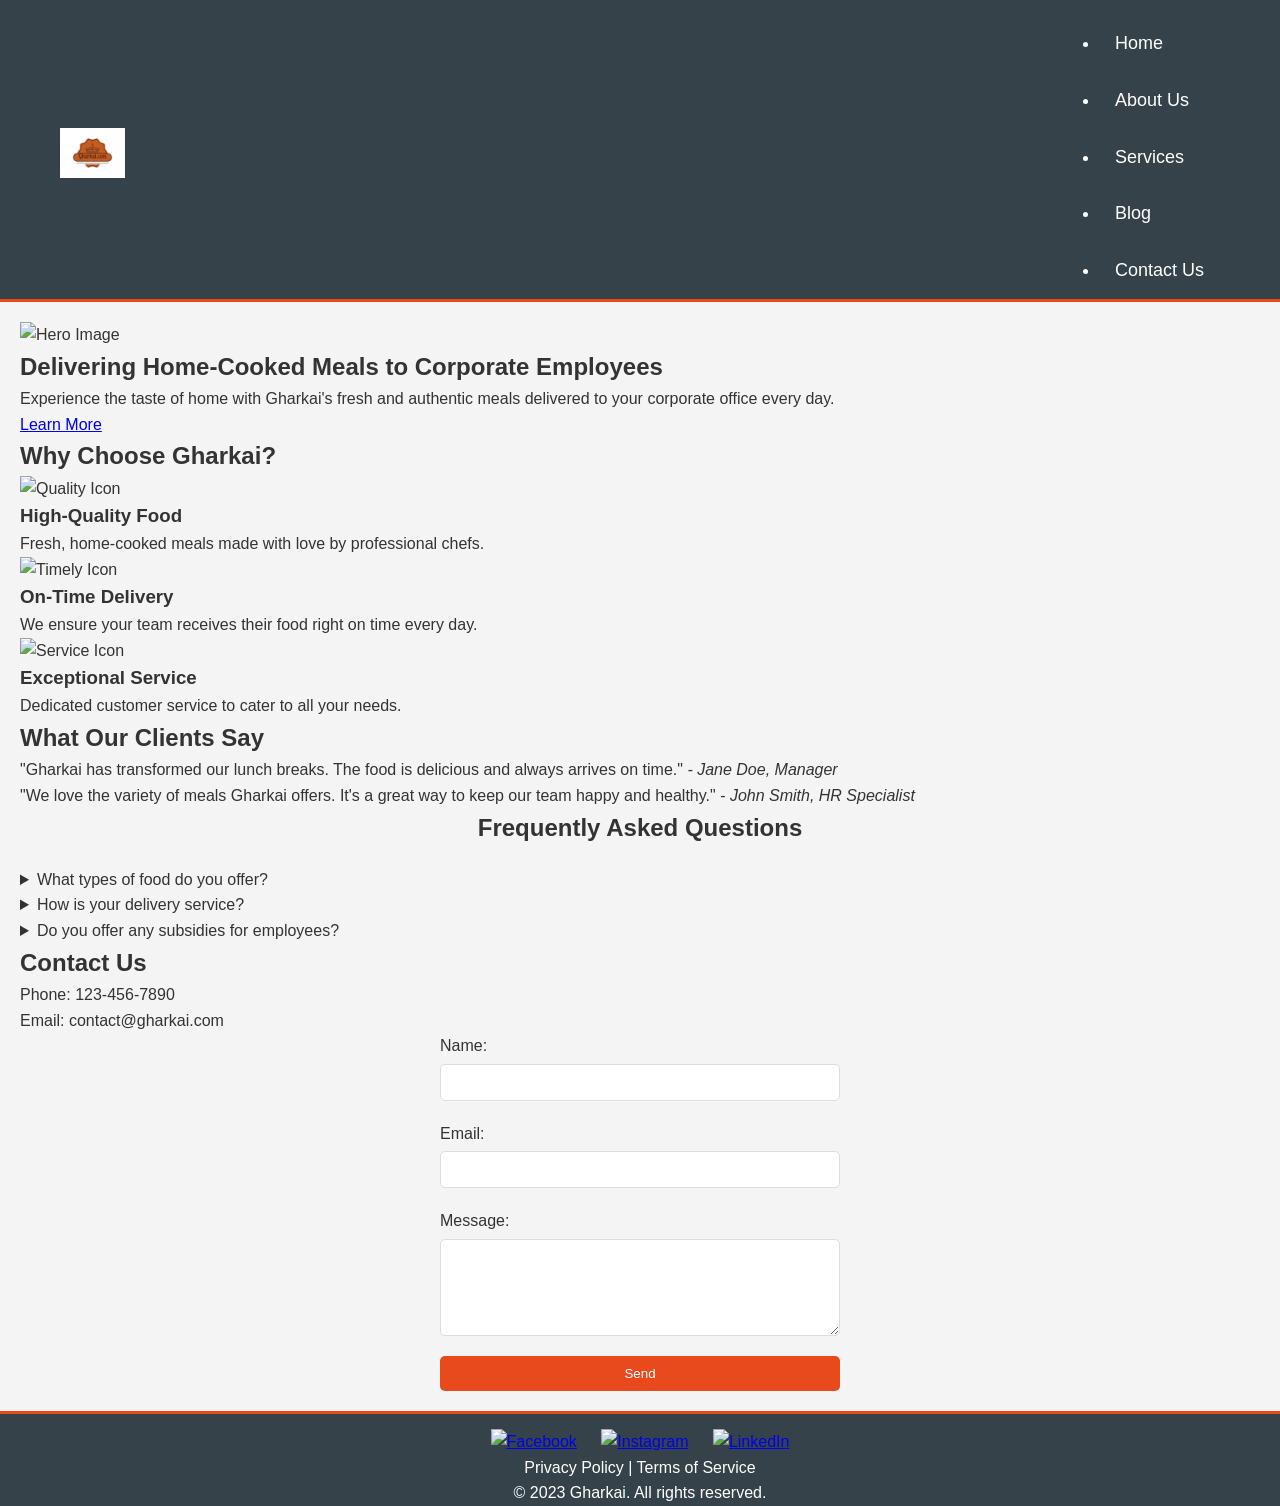
==== index.html @ e43d443e "init" ====
<!DOCTYPE html>
<html lang="en">
<head>
    <meta charset="UTF-8">
    <meta name="viewport" content="width=device-width, initial-scale=1.0">
    <title>Gharkai.com - Home-Cooked Meals for Corporate Employees</title>
    <meta name="description" content="Experience the taste of home with Gharkai's fresh and authentic meals delivered to your corporate office every day.">
    <link rel="stylesheet" href="assets/css/styles.css">
</head>
<body>
    <header>
        <nav class="navbar">
            <a href="/"><img src="assets/images/logo.png" alt="Gharkai Logo" class="logo"></a>
            <ul class="nav-links">
                <li><a href="/">Home</a></li>
                <li><a href="/about">About Us</a></li>
                <li><a href="/services">Services</a></li>
                <li><a href="/blog">Blog</a></li>
                <li><a href="/contact">Contact Us</a></li>
            </ul>
        </nav>
    </header>

    <main>
        <section class="hero">
            <img src="assets/images/hero.jpg" alt="Hero Image">
            <div class="hero-content">
                <h1>Delivering Home-Cooked Meals to Corporate Employees</h1>
                <p>Experience the taste of home with Gharkai's fresh and authentic meals delivered to your corporate office every day.</p>
                <a href="/services" class="cta-button">Learn More</a>
            </div>
        </section>

        <section class="features">
            <h2>Why Choose Gharkai?</h2>
            <div class="feature-item">
                <img src="assets/images/quality-icon.png" alt="Quality Icon">
                <h3>High-Quality Food</h3>
                <p>Fresh, home-cooked meals made with love by professional chefs.</p>
            </div>
            <div class="feature-item">
                <img src="assets/images/timely-icon.png" alt="Timely Icon">
                <h3>On-Time Delivery</h3>
                <p>We ensure your team receives their food right on time every day.</p>
            </div>
            <div class="feature-item">
                <img src="assets/images/service-icon.png" alt="Service Icon">
                <h3>Exceptional Service</h3>
                <p>Dedicated customer service to cater to all your needs.</p>
            </div>
        </section>

        <section class="testimonials">
            <h2>What Our Clients Say</h2>
            <blockquote>
                "Gharkai has transformed our lunch breaks. The food is delicious and always arrives on time."
                <cite>- Jane Doe, Manager</cite>
            </blockquote>
            <blockquote>
                "We love the variety of meals Gharkai offers. It's a great way to keep our team happy and healthy."
                <cite>- John Smith, HR Specialist</cite>
            </blockquote>
        </section>

        <section class="faqs">
            <h2>Frequently Asked Questions</h2>
            <details>
                <summary>What types of food do you offer?</summary>
                <p>We offer a variety of home-cooked meals, fresh salads, and occasional special dishes.</p>
            </details>
            <details>
                <summary>How is your delivery service?</summary>
                <p>We have a seamless logistics system that ensures on-time delivery every day.</p>
            </details>
            <details>
                <summary>Do you offer any subsidies for employees?</summary>
                <p>Yes, we provide an easy subsidy management system to streamline payments and reimbursements.</p>
            </details>
        </section>

        <section class="contact-us">
            <h2>Contact Us</h2>
            <p>Phone: 123-456-7890<br>Email: contact@gharkai.com</p>
            <form action="/submit-form" method="post" id="contactForm">
                <label for="name">Name:</label>
                <input type="text" id="name" name="name" required>

                <label for="email">Email:</label>
                <input type="email" id="email" name="email" required>

                <label for="message">Message:</label>
                <textarea id="message" name="message" rows="5" required></textarea>

                <button type="submit">Send</button>
            </form>
        </section>
    </main>

    <footer>
        <div class="social-media">
            <a href="https://facebook.com/gharkai" target="_blank"><img src="assets/images/facebook-icon.png" alt="Facebook"></a>
            <a href="https://instagram.com/gharkai" target="_blank"><img src="assets/images/instagram-icon.png" alt="Instagram"></a>
            <a href="https://linkedin.com/company/gharkai" target="_blank"><img src="assets/images/linkedin-icon.png" alt="LinkedIn"></a>
        </div>
        <p>Privacy Policy | Terms of Service</p>
        <p>&copy; 2023 Gharkai. All rights reserved.</p>
    </footer>

    <script src="assets/js/script.js"></script>
</body>
</html>
---- assets/css/styles.css ----
/* General Styles */
* {
    margin: 0;
    padding: 0;
    box-sizing: border-box;
}

body {
    font-family: Arial, sans-serif;
    line-height: 1.6;
    color: #333;
    background-color: #f4f4f4;
}

.container {
    width: 80%;
    margin: auto;
    overflow: hidden;
}

/* Header Styles */
header {
    background: #35424a;
    color: #ffffff;
    padding-top: 15px;
    min-height: 70px;
    border-bottom: #e8491d 3px solid;
}

.navbar {
    display: flex;
    justify-content: space-between;
    align-items: center;
    max-width: 1200px;
    margin: auto;
    padding: 0 20px;
}

.logo {
    height: 50px;
}

.nav-links a {
    color: #ffffff;
    text-decoration: none;
    font-size: 18px;
    padding: 14px 16px;
    display: inline-block;
}

.nav-links a:hover {
    background-color: #e8491d;
    border-radius: 5px;
}

/* Main Content Styles */
main {
    padding: 20px;
}

.error-page h1 {
    text-align: center;
    margin-top: 20%;
    color: #35424a;
}

.back-home {
    display: block;
    text-align: center;
    margin: 20px auto;
    background-color: #e8491d;
    color: white;
    padding: 10px 20px;
    border-radius: 5px;
    text-decoration: none;
}

.back-home:hover {
    background-color: #c73b0c;
}

/* Footer Styles */
footer {
    background: #35424a;
    color: #ffffff;
    padding-top: 15px;
    min-height: 70px;
    text-align: center;
    border-top: #e8491d 3px solid;
}

.social-media a img {
    height: 25px;
    margin: 0 10px;
}

/* Blog Styles */
.blog-posts h1, .our-services h1, .faqs h2 {
    text-align: center;
    margin-bottom: 20px;
}

.blog-post {
    background-color: #fff;
    padding: 20px;
    border-radius: 5px;
    box-shadow: 0 0 10px rgba(0,0,0,0.1);
    margin-bottom: 20px;
}

.blog-post img {
    width: 100%;
    height: auto;
    border-radius: 5px;
    margin-top: 10px;
}

/* Form Styles */
form {
    display: flex;
    flex-direction: column;
    max-width: 400px;
    margin: auto;
}

form label {
    margin-bottom: 5px;
}

form input, form textarea {
    padding: 10px;
    margin-bottom: 20px;
    border-radius: 5px;
    border: 1px solid #ddd;
}

form button {
    background-color: #e8491d;
    color: white;
    padding: 10px;
    border: none;
    border-radius: 5px;
    cursor: pointer;
}

form button:hover {
    background-color: #c73b0c;
}
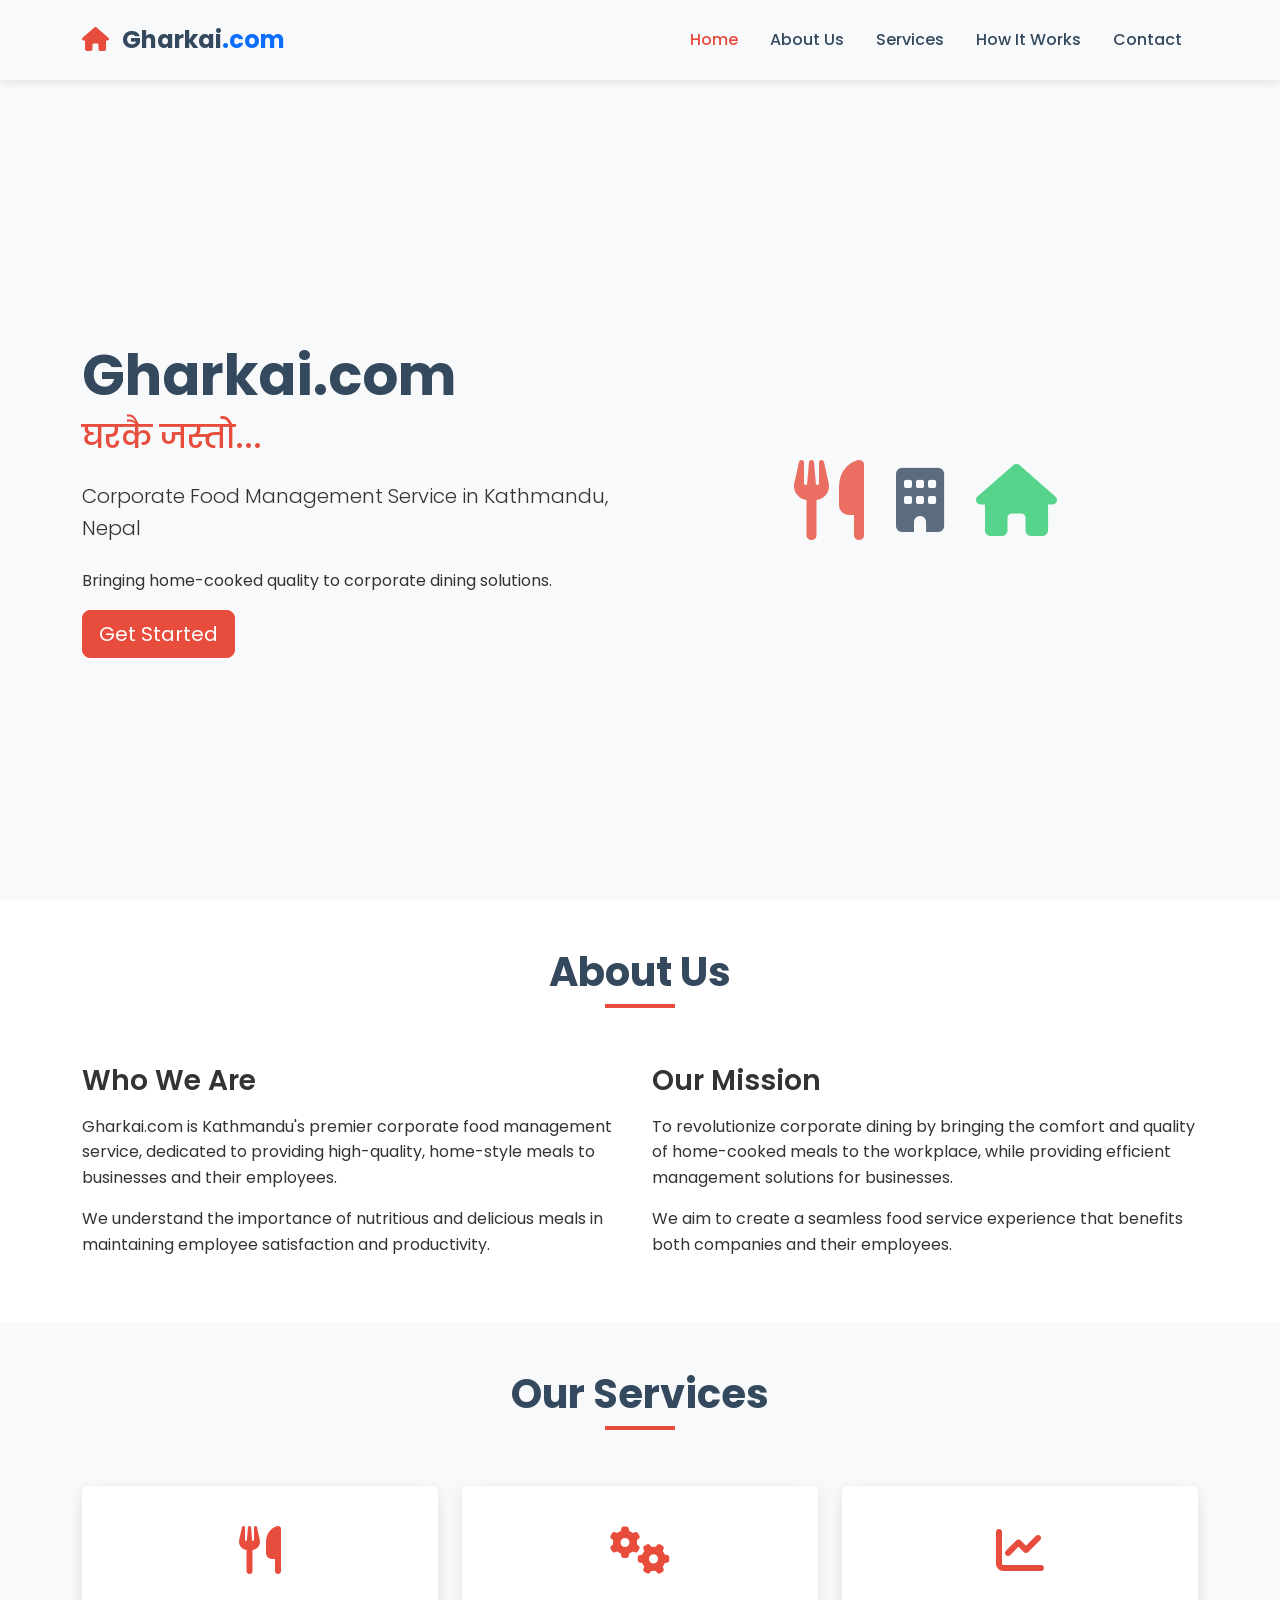
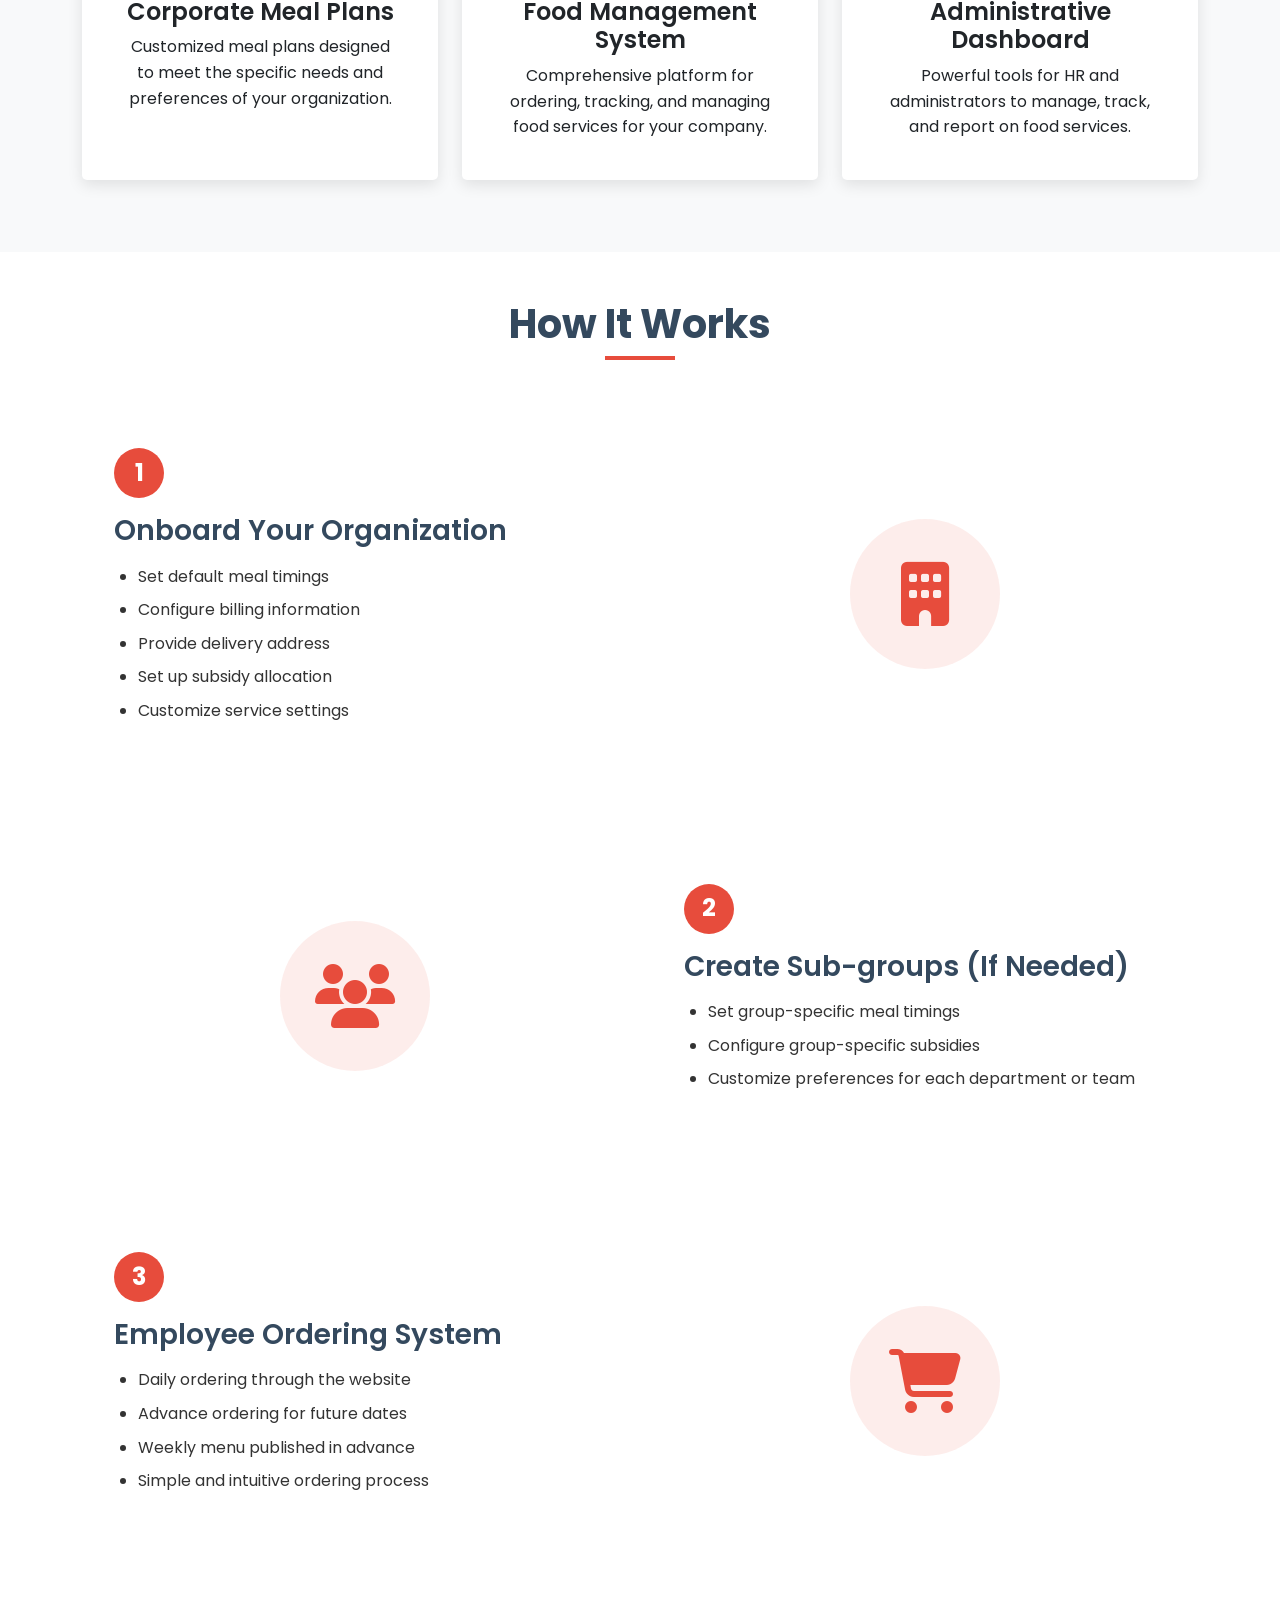
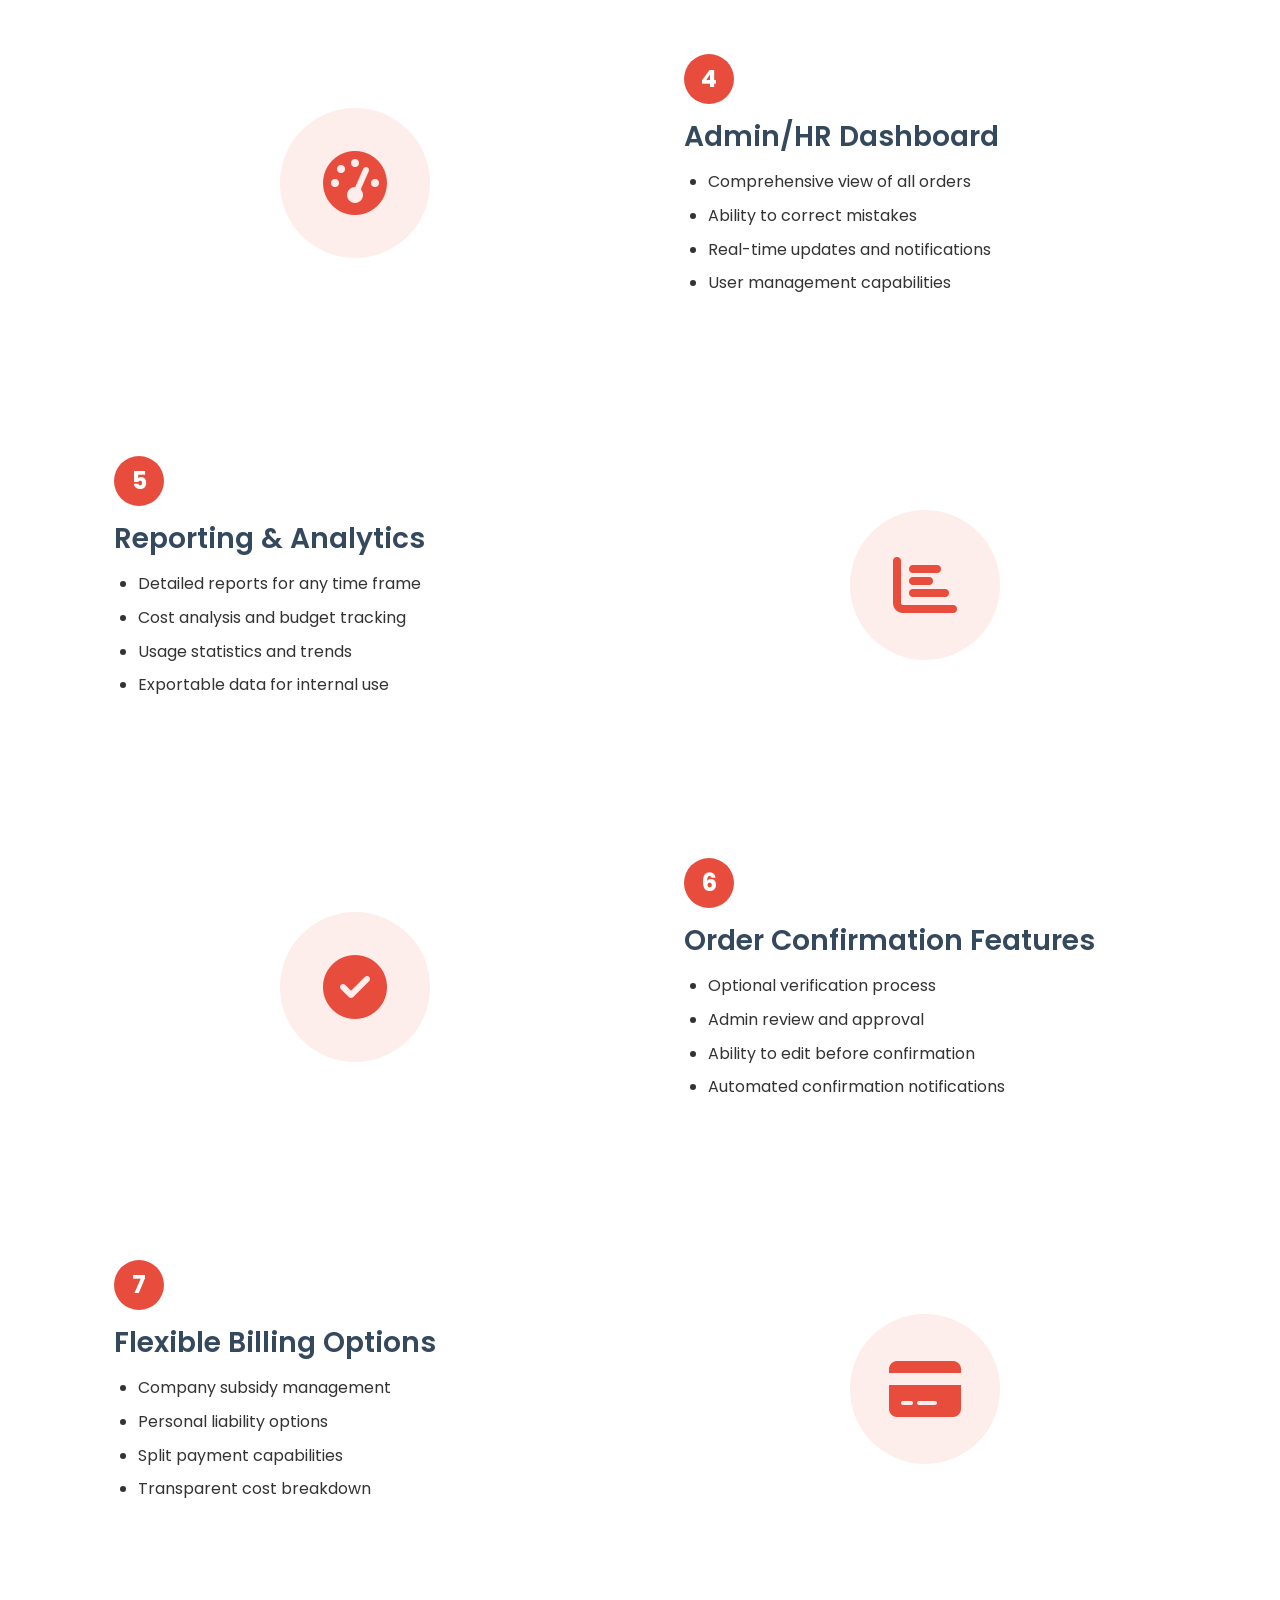
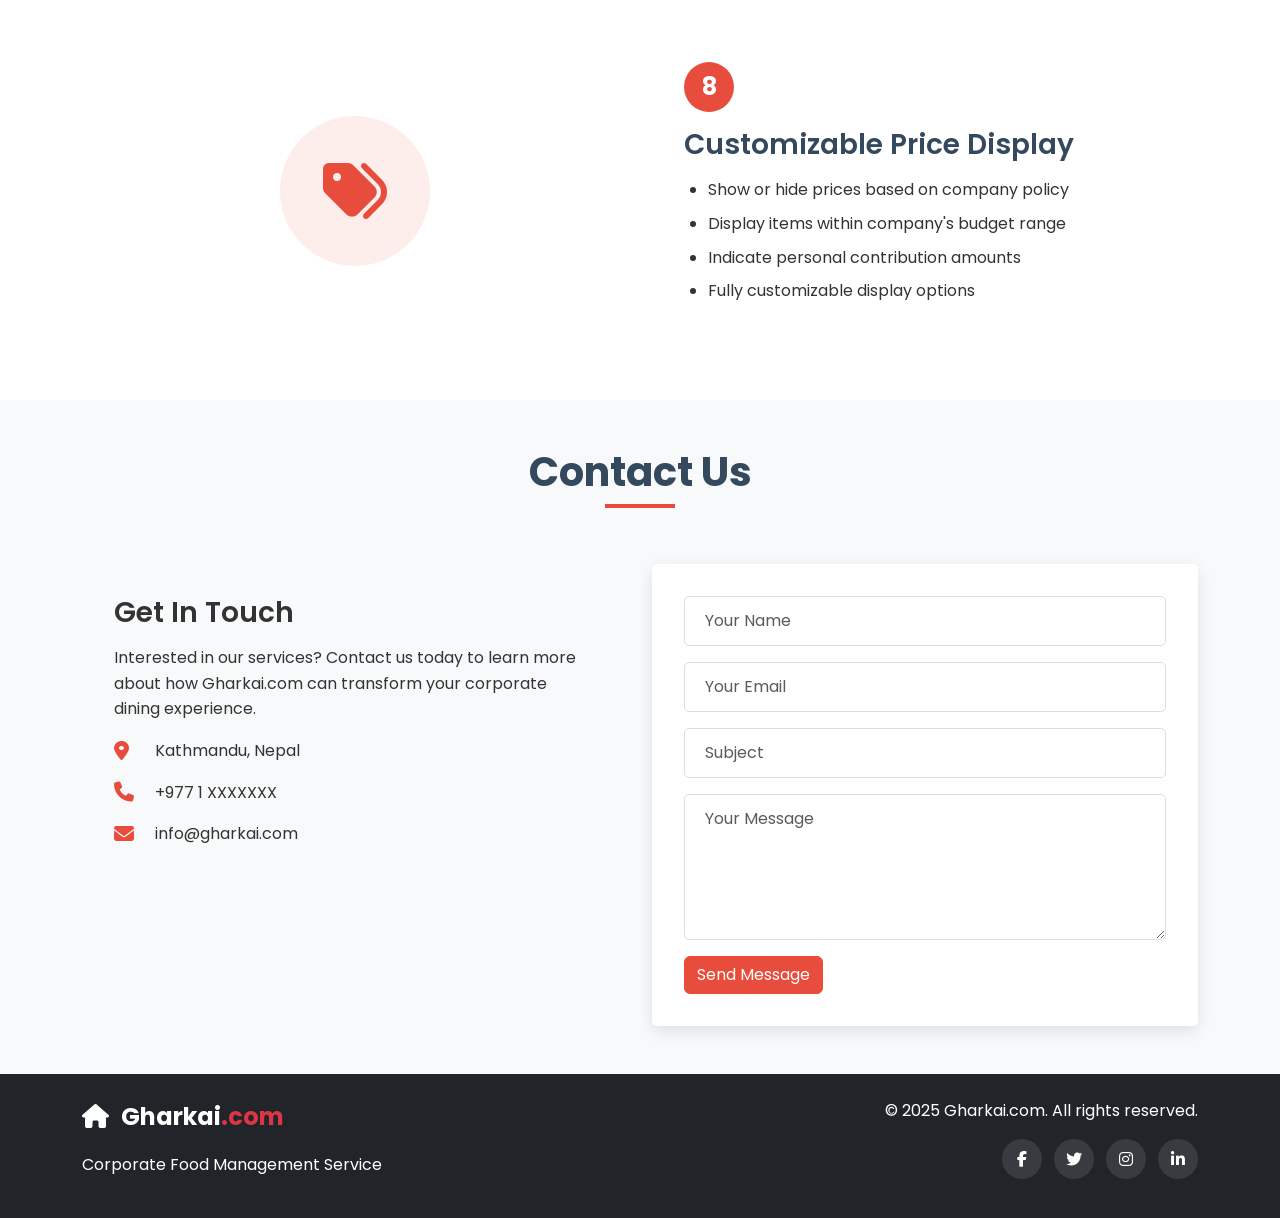
==== commit 33f07b04: "Initial commit for new marketing site" ====
--- a/index.html
+++ b/index.html
@@ -3,109 +3,395 @@
 <head>
     <meta charset="UTF-8">
     <meta name="viewport" content="width=device-width, initial-scale=1.0">
-    <title>Gharkai.com - Home-Cooked Meals for Corporate Employees</title>
-    <meta name="description" content="Experience the taste of home with Gharkai's fresh and authentic meals delivered to your corporate office every day.">
-    <link rel="stylesheet" href="assets/css/styles.css">
+    <title>Gharkai.com - Corporate Food Management Service</title>
+    
+    <!-- Bootstrap CSS -->
+    <link href="https://cdn.jsdelivr.net/npm/bootstrap@5.3.0/dist/css/bootstrap.min.css" rel="stylesheet">
+    
+    <!-- Font Awesome -->
+    <link rel="stylesheet" href="https://cdnjs.cloudflare.com/ajax/libs/font-awesome/6.4.0/css/all.min.css">
+    
+    <!-- Google Fonts -->
+    <link href="https://fonts.googleapis.com/css2?family=Poppins:wght@300;400;500;600;700&display=swap" rel="stylesheet">
+    
+    <!-- Custom CSS -->
+    <link rel="stylesheet" href="assets/css/style.css">
 </head>
 <body>
-    <header>
-        <nav class="navbar">
-            <a href="/"><img src="assets/images/logo.png" alt="Gharkai Logo" class="logo"></a>
-            <ul class="nav-links">
-                <li><a href="/">Home</a></li>
-                <li><a href="/about">About Us</a></li>
-                <li><a href="/services">Services</a></li>
-                <li><a href="/blog">Blog</a></li>
-                <li><a href="/contact">Contact Us</a></li>
-            </ul>
-        </nav>
-    </header>
-
-    <main>
-        <section class="hero">
-            <img src="assets/images/hero.jpg" alt="Hero Image">
-            <div class="hero-content">
-                <h1>Delivering Home-Cooked Meals to Corporate Employees</h1>
-                <p>Experience the taste of home with Gharkai's fresh and authentic meals delivered to your corporate office every day.</p>
-                <a href="/services" class="cta-button">Learn More</a>
-            </div>
-        </section>
-
-        <section class="features">
-            <h2>Why Choose Gharkai?</h2>
-            <div class="feature-item">
-                <img src="assets/images/quality-icon.png" alt="Quality Icon">
-                <h3>High-Quality Food</h3>
-                <p>Fresh, home-cooked meals made with love by professional chefs.</p>
-            </div>
-            <div class="feature-item">
-                <img src="assets/images/timely-icon.png" alt="Timely Icon">
-                <h3>On-Time Delivery</h3>
-                <p>We ensure your team receives their food right on time every day.</p>
-            </div>
-            <div class="feature-item">
-                <img src="assets/images/service-icon.png" alt="Service Icon">
-                <h3>Exceptional Service</h3>
-                <p>Dedicated customer service to cater to all your needs.</p>
-            </div>
-        </section>
-
-        <section class="testimonials">
-            <h2>What Our Clients Say</h2>
-            <blockquote>
-                "Gharkai has transformed our lunch breaks. The food is delicious and always arrives on time."
-                <cite>- Jane Doe, Manager</cite>
-            </blockquote>
-            <blockquote>
-                "We love the variety of meals Gharkai offers. It's a great way to keep our team happy and healthy."
-                <cite>- John Smith, HR Specialist</cite>
-            </blockquote>
-        </section>
-
-        <section class="faqs">
-            <h2>Frequently Asked Questions</h2>
-            <details>
-                <summary>What types of food do you offer?</summary>
-                <p>We offer a variety of home-cooked meals, fresh salads, and occasional special dishes.</p>
-            </details>
-            <details>
-                <summary>How is your delivery service?</summary>
-                <p>We have a seamless logistics system that ensures on-time delivery every day.</p>
-            </details>
-            <details>
-                <summary>Do you offer any subsidies for employees?</summary>
-                <p>Yes, we provide an easy subsidy management system to streamline payments and reimbursements.</p>
-            </details>
-        </section>
-
-        <section class="contact-us">
-            <h2>Contact Us</h2>
-            <p>Phone: 123-456-7890<br>Email: contact@gharkai.com</p>
-            <form action="/submit-form" method="post" id="contactForm">
-                <label for="name">Name:</label>
-                <input type="text" id="name" name="name" required>
-
-                <label for="email">Email:</label>
-                <input type="email" id="email" name="email" required>
-
-                <label for="message">Message:</label>
-                <textarea id="message" name="message" rows="5" required></textarea>
-
-                <button type="submit">Send</button>
-            </form>
-        </section>
-    </main>
-
-    <footer>
-        <div class="social-media">
-            <a href="https://facebook.com/gharkai" target="_blank"><img src="assets/images/facebook-icon.png" alt="Facebook"></a>
-            <a href="https://instagram.com/gharkai" target="_blank"><img src="assets/images/instagram-icon.png" alt="Instagram"></a>
-            <a href="https://linkedin.com/company/gharkai" target="_blank"><img src="assets/images/linkedin-icon.png" alt="LinkedIn"></a>
-        </div>
-        <p>Privacy Policy | Terms of Service</p>
-        <p>&copy; 2023 Gharkai. All rights reserved.</p>
+    <!-- Navigation -->
+    <nav class="navbar navbar-expand-lg navbar-light bg-light fixed-top">
+        <div class="container">
+            <a class="navbar-brand" href="#">
+                <span class="logo-icon"><i class="fas fa-home"></i></span>
+                <span class="logo-text">Gharkai<span class="text-primary">.com</span></span>
+            </a>
+            <button class="navbar-toggler" type="button" data-bs-toggle="collapse" data-bs-target="#navbarNav" aria-controls="navbarNav" aria-expanded="false" aria-label="Toggle navigation">
+                <span class="navbar-toggler-icon"></span>
+            </button>
+            <div class="collapse navbar-collapse" id="navbarNav">
+                <ul class="navbar-nav ms-auto">
+                    <li class="nav-item">
+                        <a class="nav-link active" href="#home">Home</a>
+                    </li>
+                    <li class="nav-item">
+                        <a class="nav-link" href="#about">About Us</a>
+                    </li>
+                    <li class="nav-item">
+                        <a class="nav-link" href="#services">Services</a>
+                    </li>
+                    <li class="nav-item">
+                        <a class="nav-link" href="#how-it-works">How It Works</a>
+                    </li>
+                    <li class="nav-item">
+                        <a class="nav-link" href="#contact">Contact</a>
+                    </li>
+                </ul>
+            </div>
+        </div>
+    </nav>
+
+    <!-- Hero Section -->
+    <section id="home" class="hero-section">
+        <div class="container h-100">
+            <div class="row h-100 align-items-center">
+                <div class="col-lg-6">
+                    <h1 class="display-4 fw-bold">Gharkai.com</h1>
+                    <h2 class="nepali-font">घरकै जस्तो...</h2>
+                    <p class="lead">Corporate Food Management Service in Kathmandu, Nepal</p>
+                    <p>Bringing home-cooked quality to corporate dining solutions.</p>
+                    <a href="#contact" class="btn btn-primary btn-lg">Get Started</a>
+                </div>
+                <div class="col-lg-6 text-center">
+                    <div class="hero-image">
+                        <i class="fas fa-utensils hero-icon"></i>
+                        <i class="fas fa-building hero-icon"></i>
+                        <i class="fas fa-home hero-icon"></i>
+                    </div>
+                </div>
+            </div>
+        </div>
+    </section>
+
+    <!-- About Section -->
+    <section id="about" class="py-5">
+        <div class="container">
+            <div class="row">
+                <div class="col-12 text-center mb-4">
+                    <h2 class="section-title">About Us</h2>
+                    <div class="section-divider"></div>
+                </div>
+                <div class="col-md-6">
+                    <h3>Who We Are</h3>
+                    <p>Gharkai.com is Kathmandu's premier corporate food management service, dedicated to providing high-quality, home-style meals to businesses and their employees.</p>
+                    <p>We understand the importance of nutritious and delicious meals in maintaining employee satisfaction and productivity.</p>
+                </div>
+                <div class="col-md-6">
+                    <h3>Our Mission</h3>
+                    <p>To revolutionize corporate dining by bringing the comfort and quality of home-cooked meals to the workplace, while providing efficient management solutions for businesses.</p>
+                    <p>We aim to create a seamless food service experience that benefits both companies and their employees.</p>
+                </div>
+            </div>
+        </div>
+    </section>
+
+    <!-- Services Section -->
+    <section id="services" class="py-5 bg-light">
+        <div class="container">
+            <div class="row">
+                <div class="col-12 text-center mb-4">
+                    <h2 class="section-title">Our Services</h2>
+                    <div class="section-divider"></div>
+                </div>
+            </div>
+            <div class="row">
+                <div class="col-md-4 mb-4">
+                    <div class="card service-card h-100">
+                        <div class="card-body text-center">
+                            <i class="fas fa-utensils service-icon"></i>
+                            <h4 class="card-title">Corporate Meal Plans</h4>
+                            <p class="card-text">Customized meal plans designed to meet the specific needs and preferences of your organization.</p>
+                        </div>
+                    </div>
+                </div>
+                <div class="col-md-4 mb-4">
+                    <div class="card service-card h-100">
+                        <div class="card-body text-center">
+                            <i class="fas fa-cogs service-icon"></i>
+                            <h4 class="card-title">Food Management System</h4>
+                            <p class="card-text">Comprehensive platform for ordering, tracking, and managing food services for your company.</p>
+                        </div>
+                    </div>
+                </div>
+                <div class="col-md-4 mb-4">
+                    <div class="card service-card h-100">
+                        <div class="card-body text-center">
+                            <i class="fas fa-chart-line service-icon"></i>
+                            <h4 class="card-title">Administrative Dashboard</h4>
+                            <p class="card-text">Powerful tools for HR and administrators to manage, track, and report on food services.</p>
+                        </div>
+                    </div>
+                </div>
+            </div>
+        </div>
+    </section>
+
+    <!-- How It Works Section -->
+    <section id="how-it-works" class="py-5">
+        <div class="container">
+            <div class="row">
+                <div class="col-12 text-center mb-4">
+                    <h2 class="section-title">How It Works</h2>
+                    <div class="section-divider"></div>
+                </div>
+            </div>
+            
+            <!-- Step 1 -->
+            <div class="row align-items-center how-it-works-item">
+                <div class="col-md-6 order-md-1">
+                    <div class="how-it-works-content">
+                        <div class="step-number">1</div>
+                        <h3>Onboard Your Organization</h3>
+                        <ul>
+                            <li>Set default meal timings</li>
+                            <li>Configure billing information</li>
+                            <li>Provide delivery address</li>
+                            <li>Set up subsidy allocation</li>
+                            <li>Customize service settings</li>
+                        </ul>
+                    </div>
+                </div>
+                <div class="col-md-6 order-md-2 text-center">
+                    <div class="feature-icon">
+                        <i class="fas fa-building"></i>
+                    </div>
+                </div>
+            </div>
+            
+            <!-- Step 2 -->
+            <div class="row align-items-center how-it-works-item">
+                <div class="col-md-6 order-md-2">
+                    <div class="how-it-works-content">
+                        <div class="step-number">2</div>
+                        <h3>Create Sub-groups (If Needed)</h3>
+                        <ul>
+                            <li>Set group-specific meal timings</li>
+                            <li>Configure group-specific subsidies</li>
+                            <li>Customize preferences for each department or team</li>
+                        </ul>
+                    </div>
+                </div>
+                <div class="col-md-6 order-md-1 text-center">
+                    <div class="feature-icon">
+                        <i class="fas fa-users"></i>
+                    </div>
+                </div>
+            </div>
+            
+            <!-- Step 3 -->
+            <div class="row align-items-center how-it-works-item">
+                <div class="col-md-6 order-md-1">
+                    <div class="how-it-works-content">
+                        <div class="step-number">3</div>
+                        <h3>Employee Ordering System</h3>
+                        <ul>
+                            <li>Daily ordering through the website</li>
+                            <li>Advance ordering for future dates</li>
+                            <li>Weekly menu published in advance</li>
+                            <li>Simple and intuitive ordering process</li>
+                        </ul>
+                    </div>
+                </div>
+                <div class="col-md-6 order-md-2 text-center">
+                    <div class="feature-icon">
+                        <i class="fas fa-shopping-cart"></i>
+                    </div>
+                </div>
+            </div>
+            
+            <!-- Step 4 -->
+            <div class="row align-items-center how-it-works-item">
+                <div class="col-md-6 order-md-2">
+                    <div class="how-it-works-content">
+                        <div class="step-number">4</div>
+                        <h3>Admin/HR Dashboard</h3>
+                        <ul>
+                            <li>Comprehensive view of all orders</li>
+                            <li>Ability to correct mistakes</li>
+                            <li>Real-time updates and notifications</li>
+                            <li>User management capabilities</li>
+                        </ul>
+                    </div>
+                </div>
+                <div class="col-md-6 order-md-1 text-center">
+                    <div class="feature-icon">
+                        <i class="fas fa-tachometer-alt"></i>
+                    </div>
+                </div>
+            </div>
+            
+            <!-- Step 5 -->
+            <div class="row align-items-center how-it-works-item">
+                <div class="col-md-6 order-md-1">
+                    <div class="how-it-works-content">
+                        <div class="step-number">5</div>
+                        <h3>Reporting & Analytics</h3>
+                        <ul>
+                            <li>Detailed reports for any time frame</li>
+                            <li>Cost analysis and budget tracking</li>
+                            <li>Usage statistics and trends</li>
+                            <li>Exportable data for internal use</li>
+                        </ul>
+                    </div>
+                </div>
+                <div class="col-md-6 order-md-2 text-center">
+                    <div class="feature-icon">
+                        <i class="fas fa-chart-bar"></i>
+                    </div>
+                </div>
+            </div>
+            
+            <!-- Step 6 -->
+            <div class="row align-items-center how-it-works-item">
+                <div class="col-md-6 order-md-2">
+                    <div class="how-it-works-content">
+                        <div class="step-number">6</div>
+                        <h3>Order Confirmation Features</h3>
+                        <ul>
+                            <li>Optional verification process</li>
+                            <li>Admin review and approval</li>
+                            <li>Ability to edit before confirmation</li>
+                            <li>Automated confirmation notifications</li>
+                        </ul>
+                    </div>
+                </div>
+                <div class="col-md-6 order-md-1 text-center">
+                    <div class="feature-icon">
+                        <i class="fas fa-check-circle"></i>
+                    </div>
+                </div>
+            </div>
+            
+            <!-- Step 7 -->
+            <div class="row align-items-center how-it-works-item">
+                <div class="col-md-6 order-md-1">
+                    <div class="how-it-works-content">
+                        <div class="step-number">7</div>
+                        <h3>Flexible Billing Options</h3>
+                        <ul>
+                            <li>Company subsidy management</li>
+                            <li>Personal liability options</li>
+                            <li>Split payment capabilities</li>
+                            <li>Transparent cost breakdown</li>
+                        </ul>
+                    </div>
+                </div>
+                <div class="col-md-6 order-md-2 text-center">
+                    <div class="feature-icon">
+                        <i class="fas fa-credit-card"></i>
+                    </div>
+                </div>
+            </div>
+            
+            <!-- Step 8 -->
+            <div class="row align-items-center how-it-works-item">
+                <div class="col-md-6 order-md-2">
+                    <div class="how-it-works-content">
+                        <div class="step-number">8</div>
+                        <h3>Customizable Price Display</h3>
+                        <ul>
+                            <li>Show or hide prices based on company policy</li>
+                            <li>Display items within company's budget range</li>
+                            <li>Indicate personal contribution amounts</li>
+                            <li>Fully customizable display options</li>
+                        </ul>
+                    </div>
+                </div>
+                <div class="col-md-6 order-md-1 text-center">
+                    <div class="feature-icon">
+                        <i class="fas fa-tags"></i>
+                    </div>
+                </div>
+            </div>
+        </div>
+    </section>
+
+    <!-- Contact Section -->
+    <section id="contact" class="py-5 bg-light">
+        <div class="container">
+            <div class="row">
+                <div class="col-12 text-center mb-4">
+                    <h2 class="section-title">Contact Us</h2>
+                    <div class="section-divider"></div>
+                </div>
+            </div>
+            <div class="row">
+                <div class="col-md-6 mb-4">
+                    <div class="contact-info">
+                        <h3>Get In Touch</h3>
+                        <p>Interested in our services? Contact us today to learn more about how Gharkai.com can transform your corporate dining experience.</p>
+                        <div class="contact-item">
+                            <i class="fas fa-map-marker-alt"></i>
+                            <span>Kathmandu, Nepal</span>
+                        </div>
+                        <div class="contact-item">
+                            <i class="fas fa-phone"></i>
+                            <span>+977 1 XXXXXXX</span>
+                        </div>
+                        <div class="contact-item">
+                            <i class="fas fa-envelope"></i>
+                            <span>info@gharkai.com</span>
+                        </div>
+                    </div>
+                </div>
+                <div class="col-md-6">
+                    <form class="contact-form">
+                        <div class="mb-3">
+                            <input type="text" class="form-control" placeholder="Your Name" required>
+                        </div>
+                        <div class="mb-3">
+                            <input type="email" class="form-control" placeholder="Your Email" required>
+                        </div>
+                        <div class="mb-3">
+                            <input type="text" class="form-control" placeholder="Subject">
+                        </div>
+                        <div class="mb-3">
+                            <textarea class="form-control" rows="5" placeholder="Your Message" required></textarea>
+                        </div>
+                        <button type="submit" class="btn btn-primary">Send Message</button>
+                    </form>
+                </div>
+            </div>
+        </div>
+    </section>
+
+    <!-- Footer -->
+    <footer class="py-4 bg-dark text-white">
+        <div class="container">
+            <div class="row">
+                <div class="col-md-6">
+                    <div class="footer-logo">
+                        <span class="logo-icon"><i class="fas fa-home text-white"></i></span>
+                        <span class="logo-text">Gharkai<span class="text-danger">.com</span></span>
+                    </div>
+                    <p>Corporate Food Management Service</p>
+                </div>
+                <div class="col-md-6 text-md-end">
+                    <p>&copy; 2025 Gharkai.com. All rights reserved.</p>
+                    <div class="social-links">
+                        <a href="#" class="social-link"><i class="fab fa-facebook-f"></i></a>
+                        <a href="#" class="social-link"><i class="fab fa-twitter"></i></a>
+                        <a href="#" class="social-link"><i class="fab fa-instagram"></i></a>
+                        <a href="#" class="social-link"><i class="fab fa-linkedin-in"></i></a>
+                    </div>
+                </div>
+            </div>
+        </div>
     </footer>
 
-    <script src="assets/js/script.js"></script>
+    <!-- Bootstrap JS -->
+    <script src="https://cdn.jsdelivr.net/npm/bootstrap@5.3.0/dist/js/bootstrap.bundle.min.js"></script>
+    
+    <!-- Custom JS -->
+    <script src="assets/js/main.js"></script>
 </body>
-</html>+</html>
--- a/assets/css/style.css
+++ b/assets/css/style.css
@@ -0,0 +1,358 @@
+/* 
+* Gharkai.com - Corporate Food Management Service
+* Custom CSS Styles
+*/
+
+/* Import Nepali Font */
+@import url('https://fonts.googleapis.com/css2?family=Poppins:wght@300;400;500;600;700&display=swap');
+
+/* General Styles */
+:root {
+    --primary-color: #e74c3c;
+    --secondary-color: #34495e;
+    --accent-color: #2ecc71;
+    --light-color: #f8f9fa;
+    --dark-color: #343a40;
+    --text-color: #333;
+    --border-radius: 5px;
+    --box-shadow: 0 5px 15px rgba(0, 0, 0, 0.1);
+    --transition: all 0.3s ease;
+}
+
+body {
+    font-family: 'Poppins', sans-serif;
+    color: var(--text-color);
+    line-height: 1.6;
+    overflow-x: hidden;
+}
+
+h1, h2, h3, h4, h5, h6 {
+    font-weight: 600;
+    margin-bottom: 1rem;
+}
+
+a {
+    color: var(--primary-color);
+    text-decoration: none;
+    transition: var(--transition);
+}
+
+a:hover {
+    color: #c0392b;
+}
+
+.btn-primary {
+    background-color: var(--primary-color);
+    border-color: var(--primary-color);
+}
+
+.btn-primary:hover {
+    background-color: #c0392b;
+    border-color: #c0392b;
+}
+
+.section-title {
+    font-size: 2.5rem;
+    font-weight: 700;
+    margin-bottom: 0.5rem;
+    color: var(--secondary-color);
+}
+
+.section-divider {
+    height: 4px;
+    width: 70px;
+    background-color: var(--primary-color);
+    margin: 0 auto 2rem;
+}
+
+/* Logo Styling */
+.logo-icon {
+    font-size: 1.5rem;
+    color: var(--primary-color);
+    margin-right: 0.5rem;
+}
+
+.logo-text {
+    font-weight: 700;
+    font-size: 1.5rem;
+    color: var(--secondary-color);
+}
+
+.footer-logo {
+    margin-bottom: 1rem;
+}
+
+.footer-logo .logo-text {
+    color: white;
+}
+
+/* Nepali Font */
+.nepali-font {
+    font-family: 'Poppins', sans-serif;
+    font-weight: 500;
+    color: var(--primary-color);
+}
+
+/* Navigation */
+.navbar {
+    padding: 1rem 0;
+    transition: var(--transition);
+    box-shadow: 0 2px 10px rgba(0, 0, 0, 0.1);
+}
+
+.navbar-brand {
+    font-weight: 700;
+    font-size: 1.5rem;
+}
+
+.nav-link {
+    font-weight: 500;
+    padding: 0.5rem 1rem !important;
+    color: var(--secondary-color) !important;
+}
+
+.nav-link:hover, .nav-link.active {
+    color: var(--primary-color) !important;
+}
+
+/* Hero Section */
+.hero-section {
+    height: 100vh;
+    min-height: 600px;
+    background-color: var(--light-color);
+    padding-top: 100px;
+    position: relative;
+}
+
+.hero-image {
+    display: flex;
+    justify-content: center;
+    align-items: center;
+    height: 300px;
+    position: relative;
+}
+
+.hero-icon {
+    font-size: 5rem;
+    color: var(--primary-color);
+    margin: 0 1rem;
+    opacity: 0.8;
+    transition: var(--transition);
+}
+
+.hero-icon:nth-child(2) {
+    font-size: 4rem;
+    color: var(--secondary-color);
+}
+
+.hero-icon:nth-child(3) {
+    font-size: 4.5rem;
+    color: var(--accent-color);
+}
+
+.hero-icon:hover {
+    transform: translateY(-10px);
+    opacity: 1;
+}
+
+.hero-section h1 {
+    font-size: 3.5rem;
+    font-weight: 700;
+    color: var(--secondary-color);
+    margin-bottom: 0.5rem;
+}
+
+.hero-section h2 {
+    font-size: 2rem;
+    margin-bottom: 1.5rem;
+}
+
+.hero-section .lead {
+    font-size: 1.25rem;
+    margin-bottom: 1.5rem;
+}
+
+/* Services Section */
+.service-card {
+    border: none;
+    border-radius: var(--border-radius);
+    box-shadow: var(--box-shadow);
+    transition: var(--transition);
+    padding: 1.5rem;
+}
+
+.service-card:hover {
+    transform: translateY(-10px);
+    box-shadow: 0 15px 30px rgba(0, 0, 0, 0.15);
+}
+
+.service-icon {
+    font-size: 3rem;
+    color: var(--primary-color);
+    margin-bottom: 1.5rem;
+}
+
+/* How It Works Section */
+.how-it-works-item {
+    margin-bottom: 5rem;
+    position: relative;
+}
+
+.feature-icon {
+    display: flex;
+    justify-content: center;
+    align-items: center;
+    width: 150px;
+    height: 150px;
+    margin: 0 auto;
+    background-color: rgba(231, 76, 60, 0.1);
+    border-radius: 50%;
+}
+
+.feature-icon i {
+    font-size: 4rem;
+    color: var(--primary-color);
+}
+
+.how-it-works-item:last-child {
+    margin-bottom: 0;
+}
+
+.how-it-works-content {
+    padding: 2rem;
+    position: relative;
+}
+
+.step-number {
+    display: flex;
+    align-items: center;
+    justify-content: center;
+    width: 50px;
+    height: 50px;
+    background-color: var(--primary-color);
+    color: white;
+    font-size: 1.5rem;
+    font-weight: 700;
+    border-radius: 50%;
+    margin-bottom: 1rem;
+}
+
+.how-it-works-content h3 {
+    font-weight: 600;
+    color: var(--secondary-color);
+    margin-bottom: 1rem;
+}
+
+.how-it-works-content ul {
+    padding-left: 1.5rem;
+}
+
+.how-it-works-content ul li {
+    margin-bottom: 0.5rem;
+}
+
+/* Contact Section */
+.contact-info {
+    padding: 2rem;
+    height: 100%;
+}
+
+.contact-item {
+    display: flex;
+    align-items: center;
+    margin-bottom: 1rem;
+}
+
+.contact-item i {
+    font-size: 1.25rem;
+    color: var(--primary-color);
+    margin-right: 1rem;
+    width: 25px;
+}
+
+.contact-form {
+    padding: 2rem;
+    background-color: white;
+    border-radius: var(--border-radius);
+    box-shadow: var(--box-shadow);
+}
+
+.form-control {
+    padding: 0.75rem 1.25rem;
+    border-radius: var(--border-radius);
+    border: 1px solid #ddd;
+}
+
+.form-control:focus {
+    box-shadow: none;
+    border-color: var(--primary-color);
+}
+
+/* Footer */
+footer {
+    background-color: var(--dark-color);
+}
+
+.social-links {
+    margin-top: 1rem;
+}
+
+.social-link {
+    display: inline-flex;
+    align-items: center;
+    justify-content: center;
+    width: 40px;
+    height: 40px;
+    background-color: rgba(255, 255, 255, 0.1);
+    color: white;
+    border-radius: 50%;
+    margin-left: 0.5rem;
+    transition: var(--transition);
+}
+
+.social-link:hover {
+    background-color: var(--primary-color);
+    color: white;
+}
+
+/* Responsive Styles */
+@media (max-width: 991.98px) {
+    .hero-section {
+        height: auto;
+        padding: 120px 0 80px;
+    }
+    
+    .how-it-works-item {
+        margin-bottom: 3rem;
+    }
+    
+    .how-it-works-content {
+        padding: 1.5rem 0;
+    }
+}
+
+@media (max-width: 767.98px) {
+    .section-title {
+        font-size: 2rem;
+    }
+    
+    .hero-section h1 {
+        font-size: 2.5rem;
+    }
+    
+    .hero-section h2 {
+        font-size: 1.5rem;
+    }
+    
+    .service-card {
+        margin-bottom: 1.5rem;
+    }
+    
+    .how-it-works-item {
+        margin-bottom: 2rem;
+    }
+    
+    .contact-info {
+        margin-bottom: 2rem;
+    }
+}
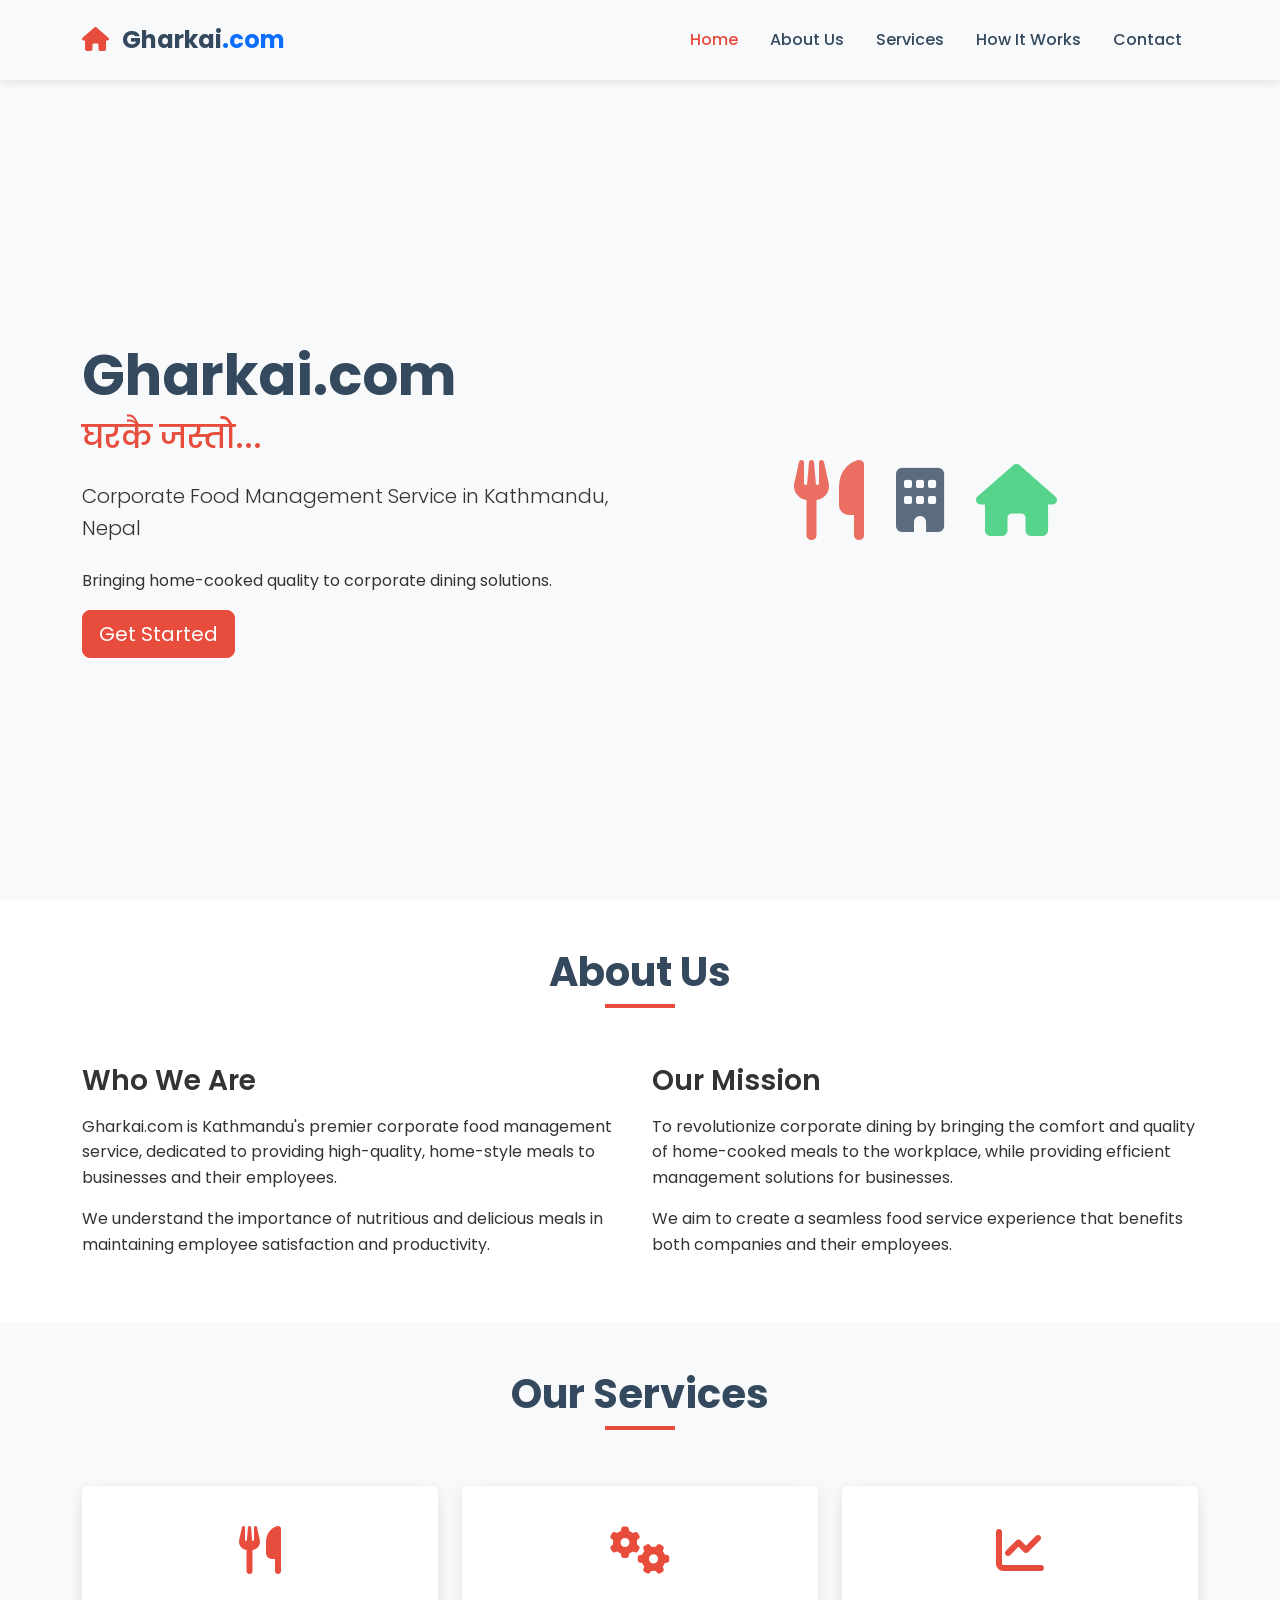
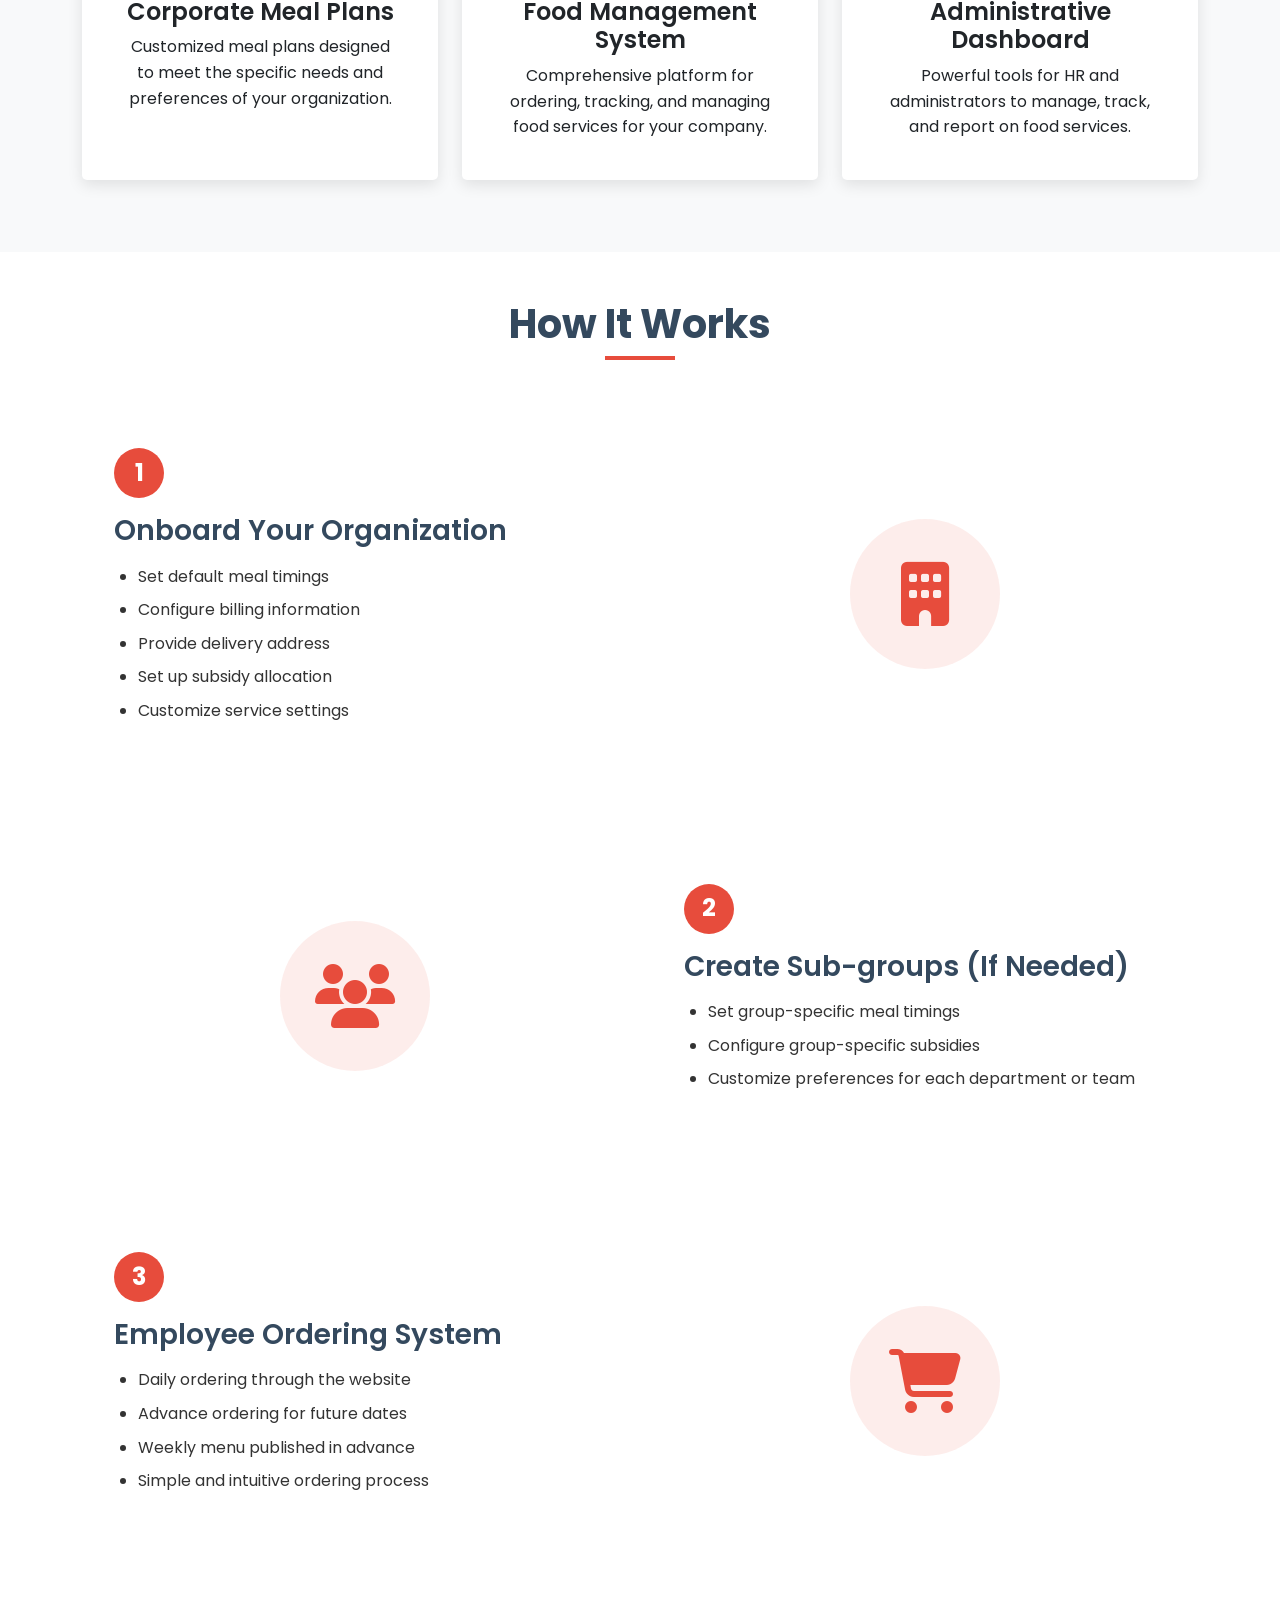
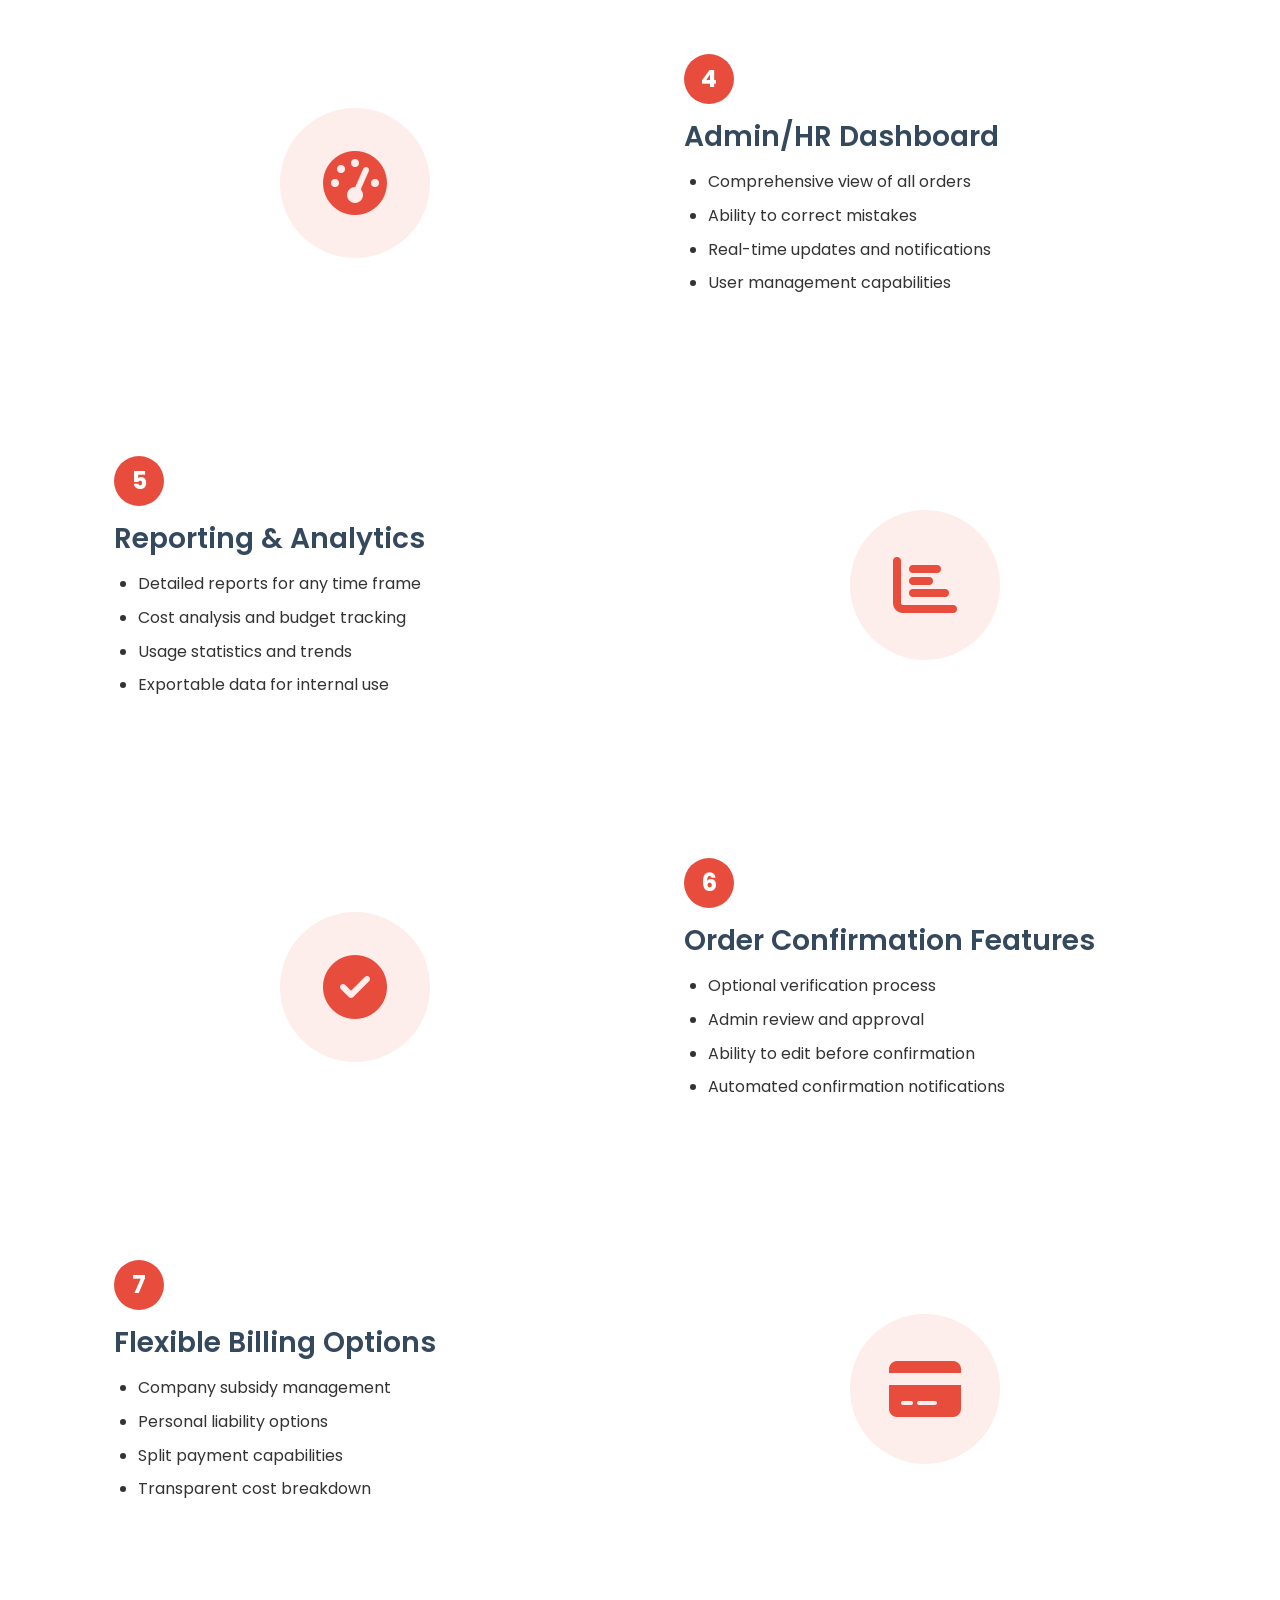
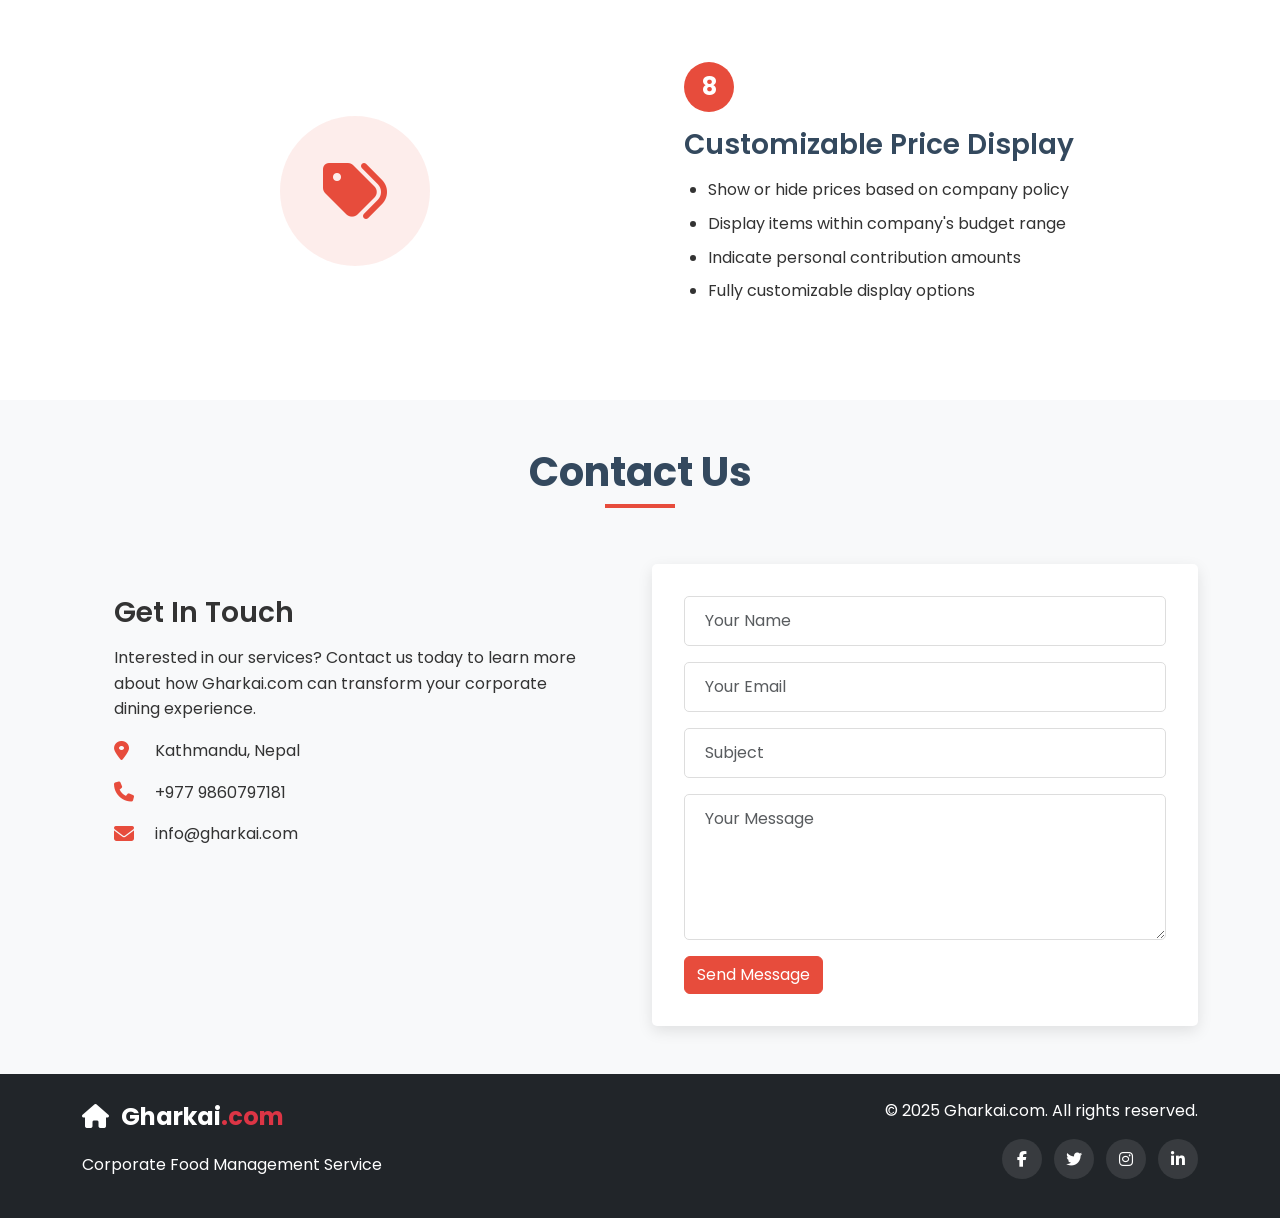
==== commit 7b4c33bb: "phone number corrected" ====
--- a/index.html
+++ b/index.html
@@ -335,7 +335,7 @@
                         </div>
                         <div class="contact-item">
                             <i class="fas fa-phone"></i>
-                            <span>+977 1 XXXXXXX</span>
+                            <span>+977 9860797181</span>
                         </div>
                         <div class="contact-item">
                             <i class="fas fa-envelope"></i>
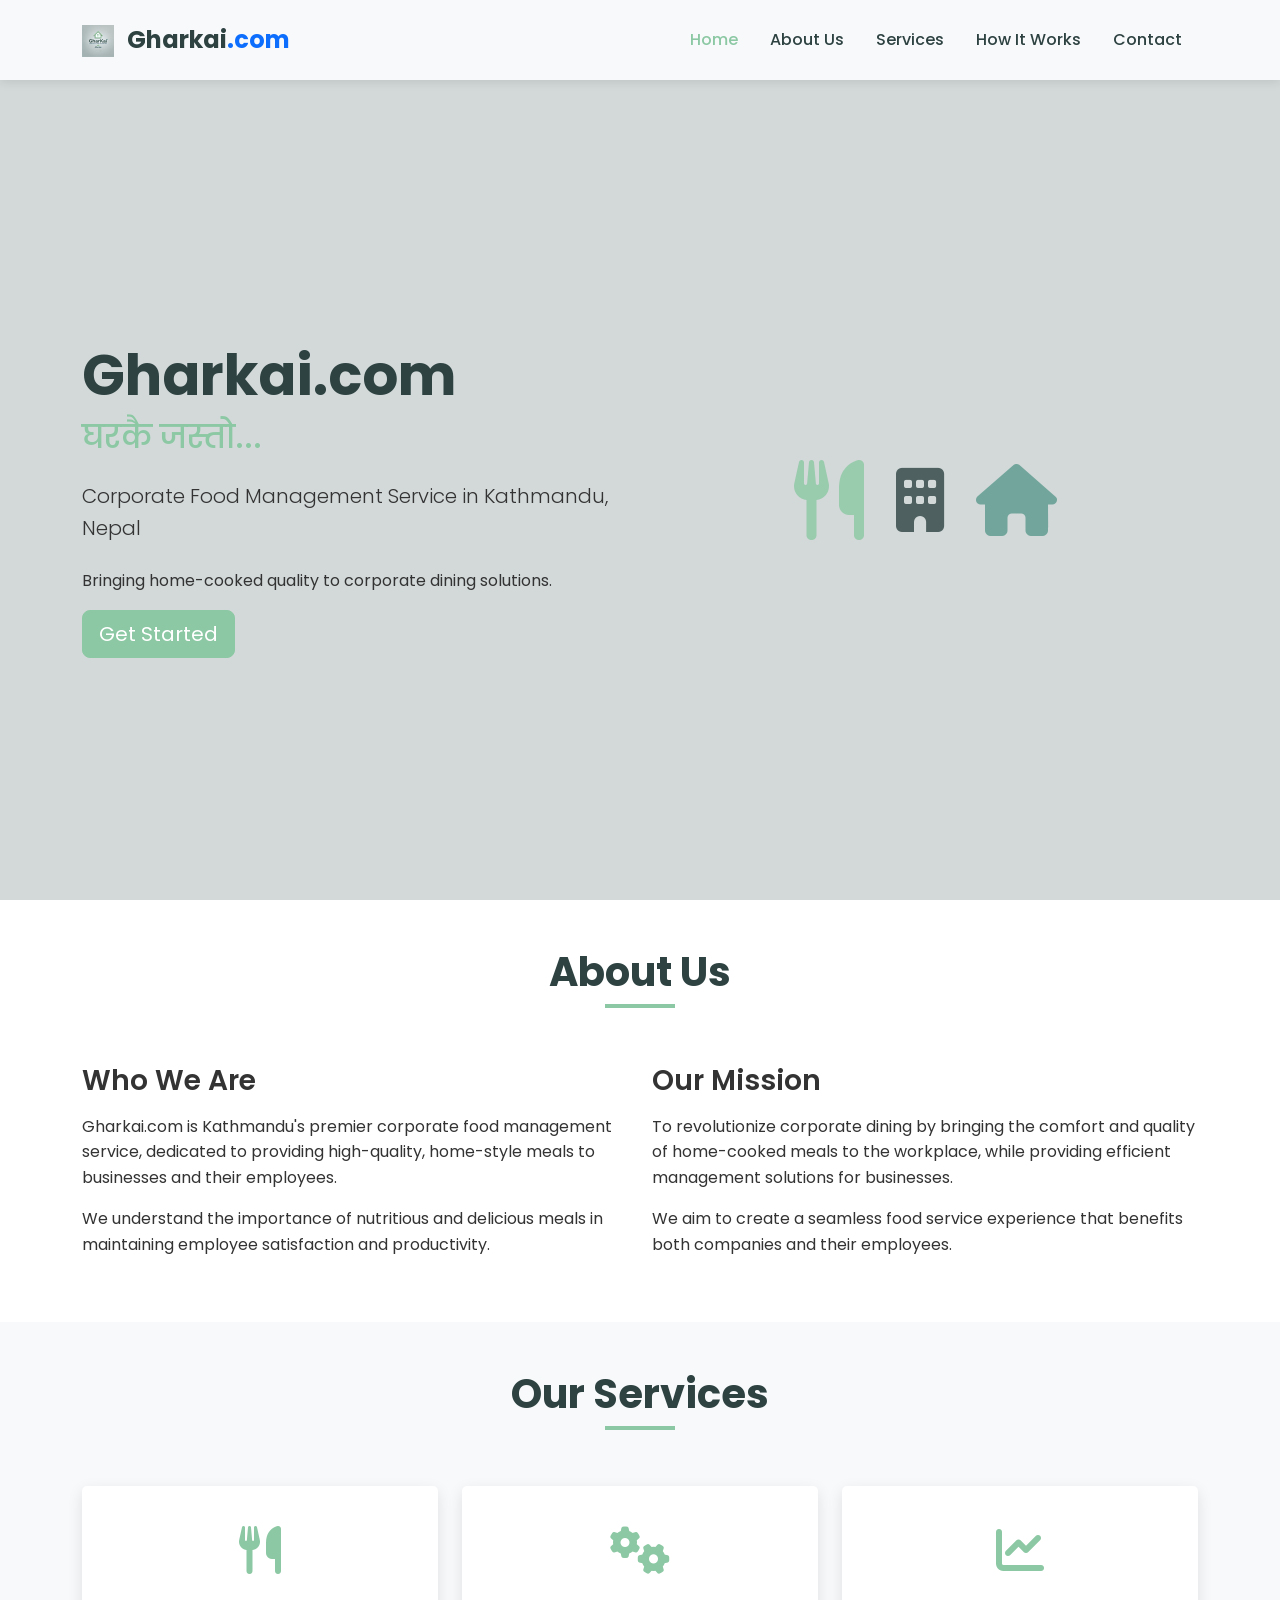
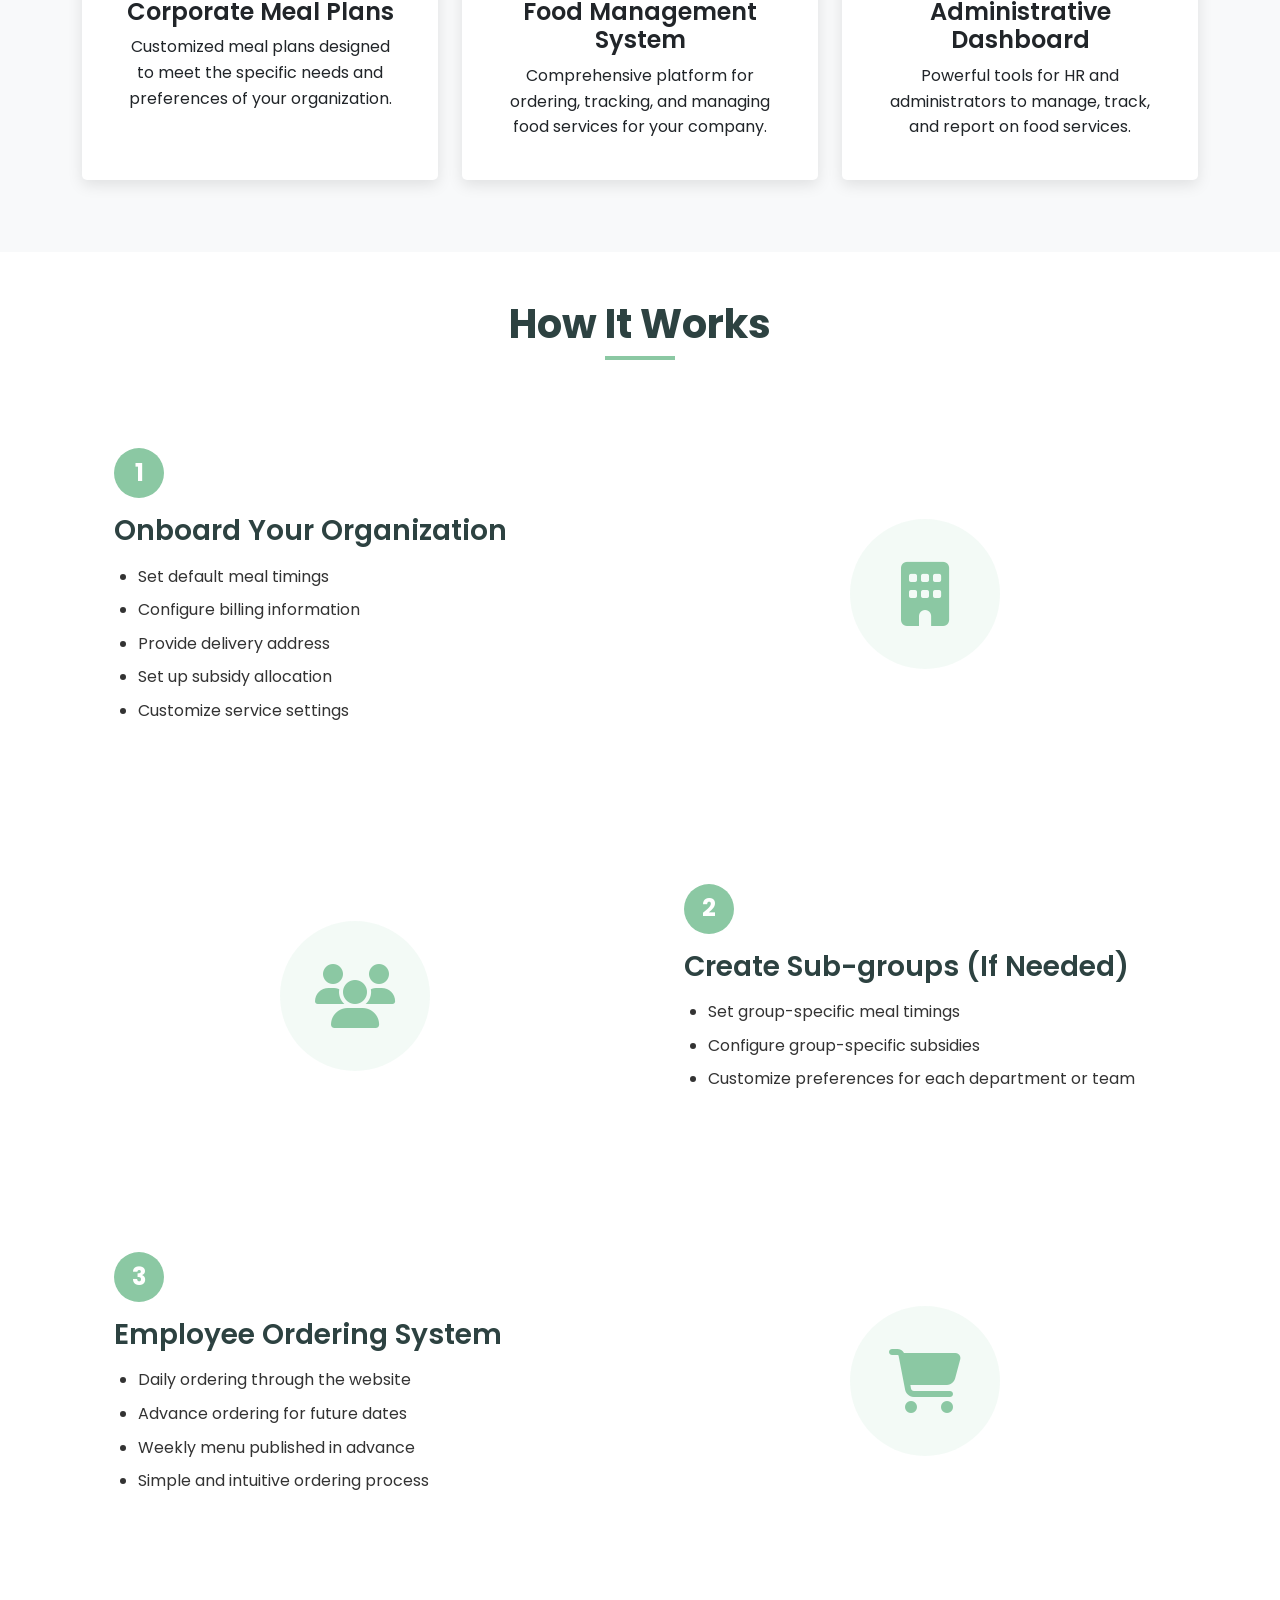
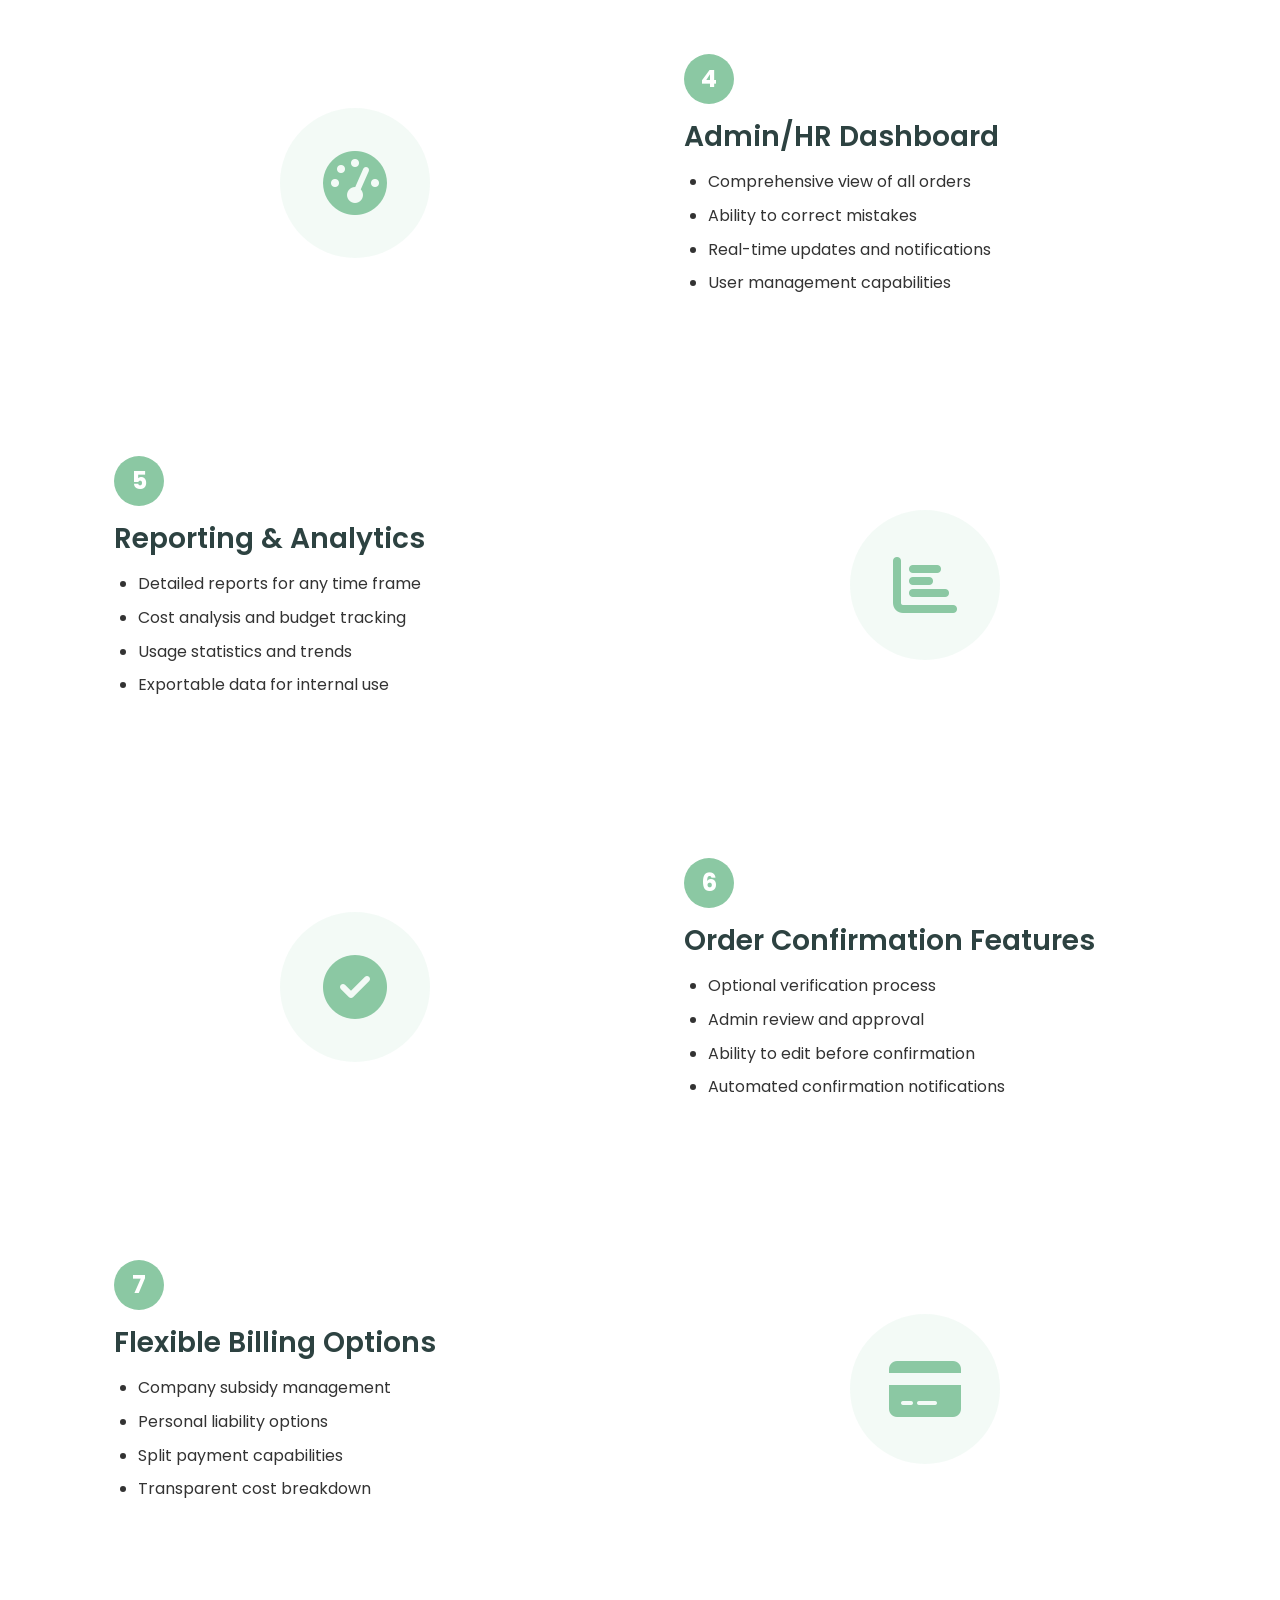
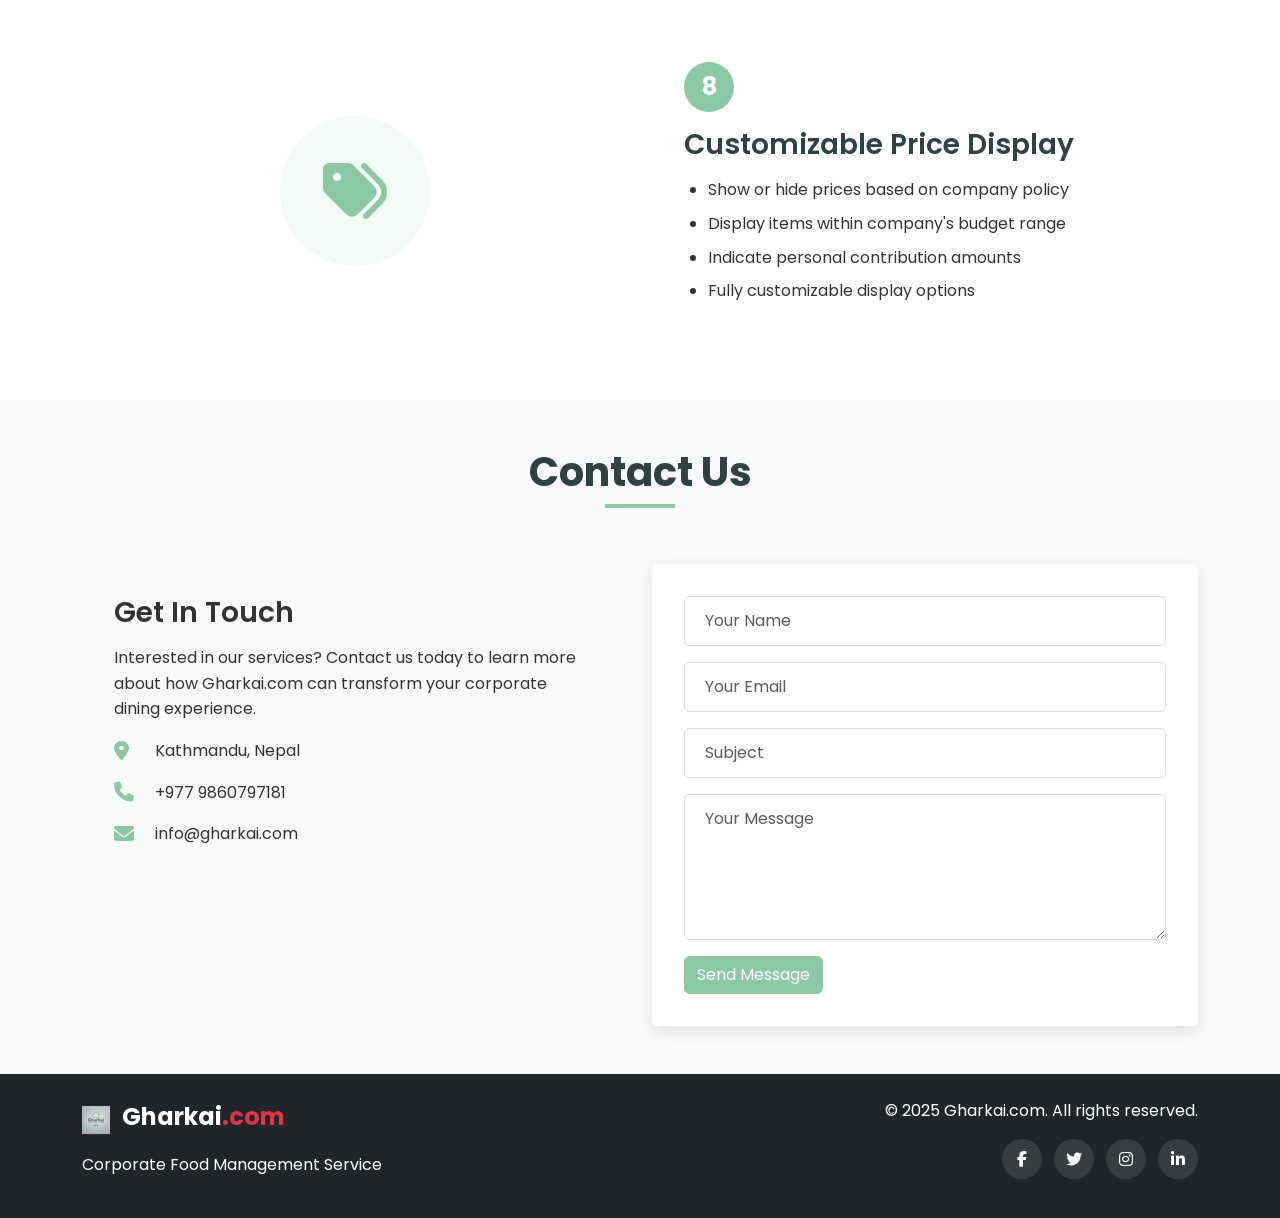
==== commit 166f74eb: "added new logo and color corrected" ====
--- a/index.html
+++ b/index.html
@@ -21,10 +21,10 @@
     <!-- Navigation -->
     <nav class="navbar navbar-expand-lg navbar-light bg-light fixed-top">
         <div class="container">
-            <a class="navbar-brand" href="#">
-                <span class="logo-icon"><i class="fas fa-home"></i></span>
-                <span class="logo-text">Gharkai<span class="text-primary">.com</span></span>
-            </a>
+<a class="navbar-brand" href="#">
+    <img src="assets/img/Gharkai.webp" alt="Gharkai Logo" class="logo-img">
+    <span class="logo-text">Gharkai<span class="text-primary">.com</span></span>
+</a>
             <button class="navbar-toggler" type="button" data-bs-toggle="collapse" data-bs-target="#navbarNav" aria-controls="navbarNav" aria-expanded="false" aria-label="Toggle navigation">
                 <span class="navbar-toggler-icon"></span>
             </button>
@@ -369,10 +369,10 @@
         <div class="container">
             <div class="row">
                 <div class="col-md-6">
-                    <div class="footer-logo">
-                        <span class="logo-icon"><i class="fas fa-home text-white"></i></span>
-                        <span class="logo-text">Gharkai<span class="text-danger">.com</span></span>
-                    </div>
+<div class="footer-logo">
+    <img src="assets/img/Gharkai.webp" alt="Gharkai Logo" class="logo-img">
+    <span class="logo-text">Gharkai<span class="text-danger">.com</span></span>
+</div>
                     <p>Corporate Food Management Service</p>
                 </div>
                 <div class="col-md-6 text-md-end">
--- a/assets/css/style.css
+++ b/assets/css/style.css
@@ -8,11 +8,11 @@
 
 /* General Styles */
 :root {
-    --primary-color: #e74c3c;
-    --secondary-color: #34495e;
-    --accent-color: #2ecc71;
-    --light-color: #f8f9fa;
-    --dark-color: #343a40;
+    --primary-color: #8BC8A3;
+    --secondary-color: #2D4241;
+    --accent-color: #5A9A8D;
+    --light-color: #D3D9D9;
+    --dark-color: #2D4241;
     --text-color: #333;
     --border-radius: 5px;
     --box-shadow: 0 5px 15px rgba(0, 0, 0, 0.1);
@@ -38,7 +38,7 @@
 }
 
 a:hover {
-    color: #c0392b;
+    color: #5A9A8D;
 }
 
 .btn-primary {
@@ -47,8 +47,8 @@
 }
 
 .btn-primary:hover {
-    background-color: #c0392b;
-    border-color: #c0392b;
+    background-color: #5A9A8D;
+    border-color: #5A9A8D;
 }
 
 .section-title {
@@ -70,6 +70,17 @@
     font-size: 1.5rem;
     color: var(--primary-color);
     margin-right: 0.5rem;
+}
+
+.logo-img {
+    height: 32px;
+    width: auto;
+    margin-right: 0.5rem;
+    vertical-align: middle;
+}
+
+.footer-logo .logo-img {
+    height: 28px;
 }
 
 .logo-text {
@@ -205,7 +216,7 @@
     width: 150px;
     height: 150px;
     margin: 0 auto;
-    background-color: rgba(231, 76, 60, 0.1);
+    background-color: rgba(139, 200, 163, 0.1);
     border-radius: 50%;
 }
 
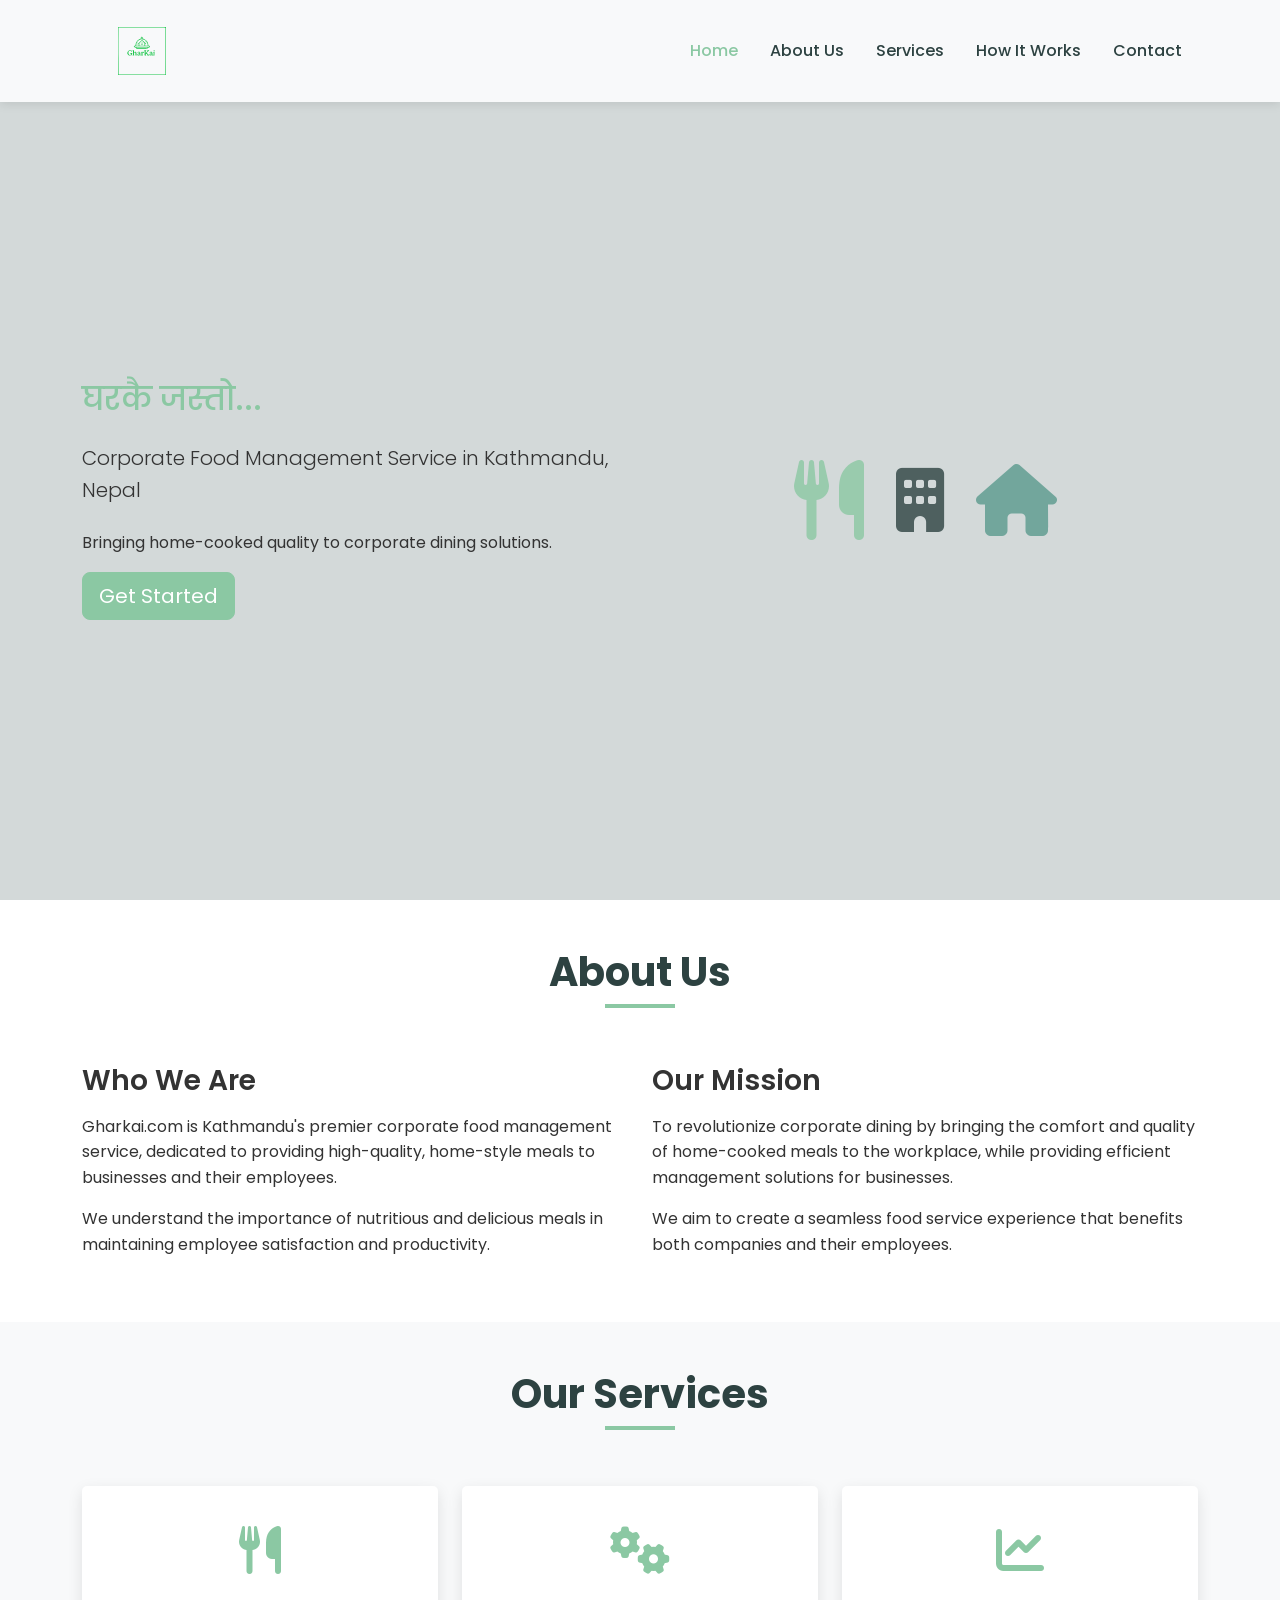
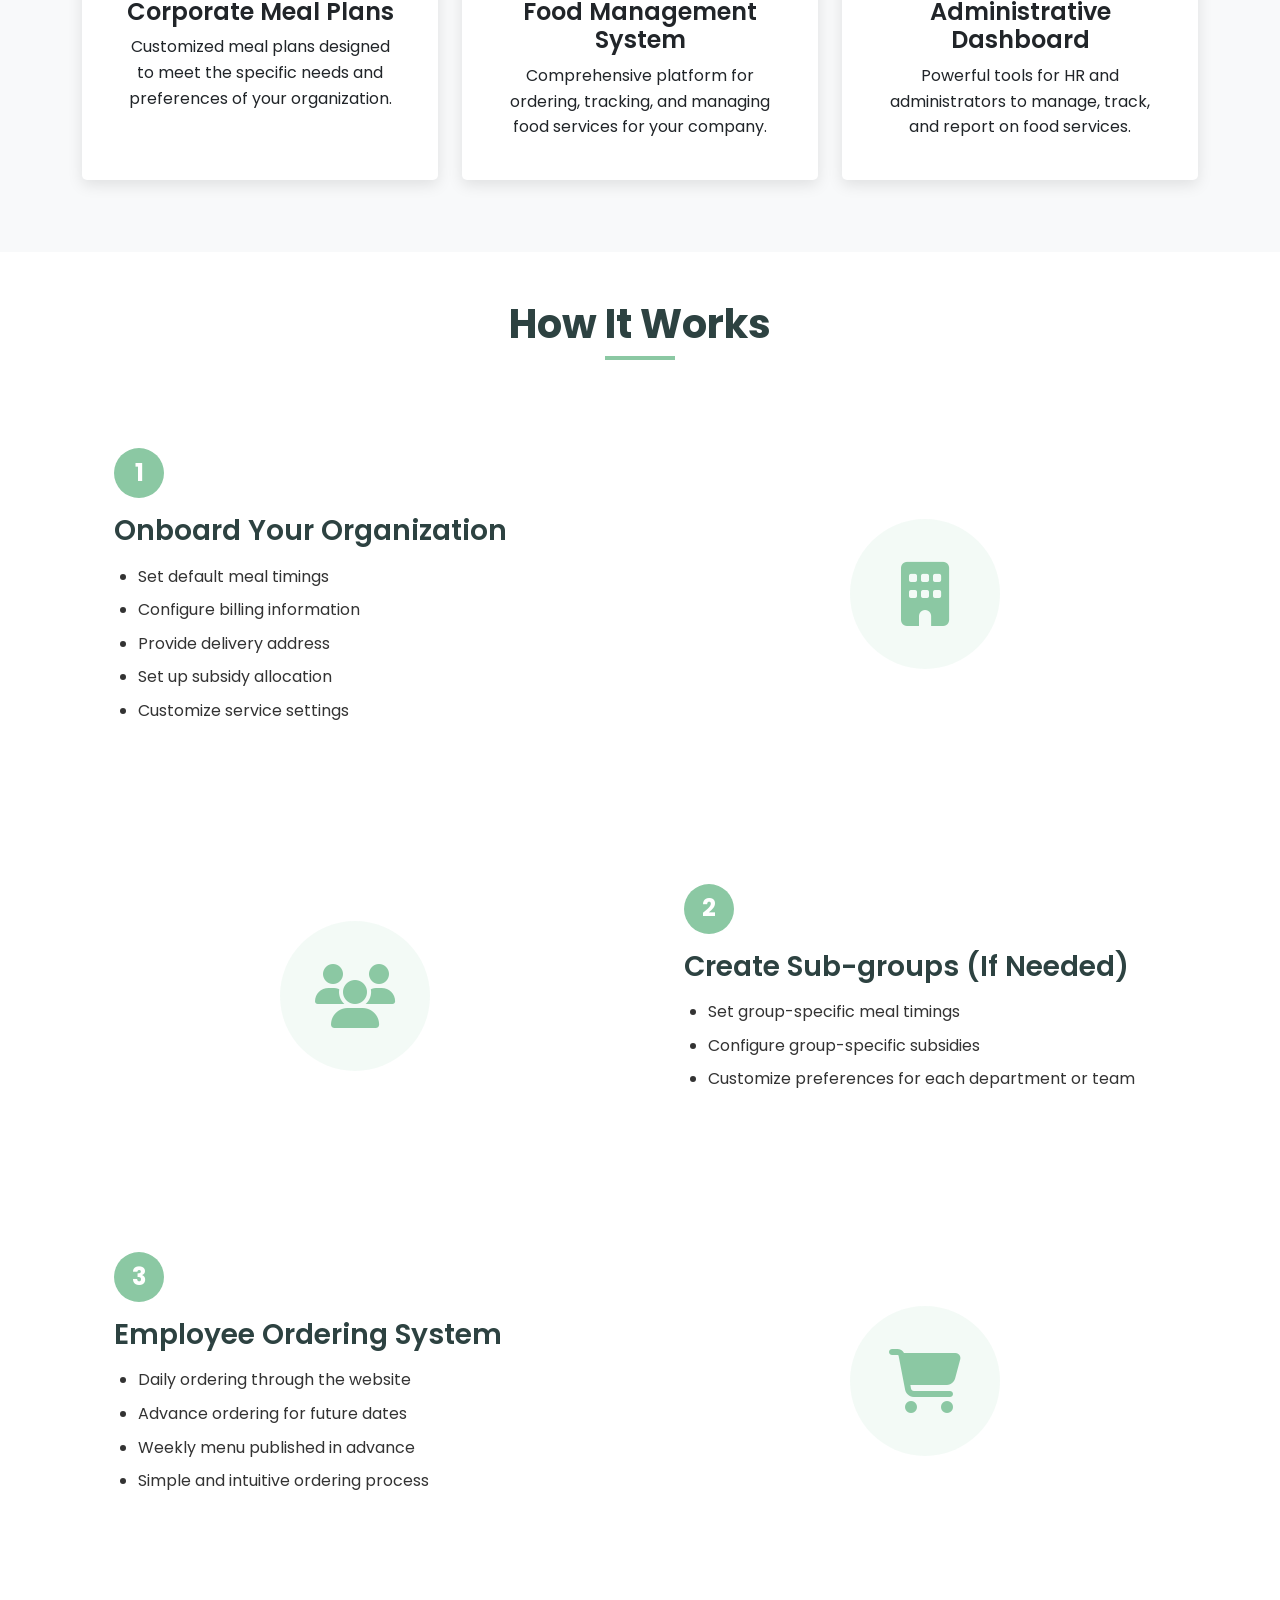
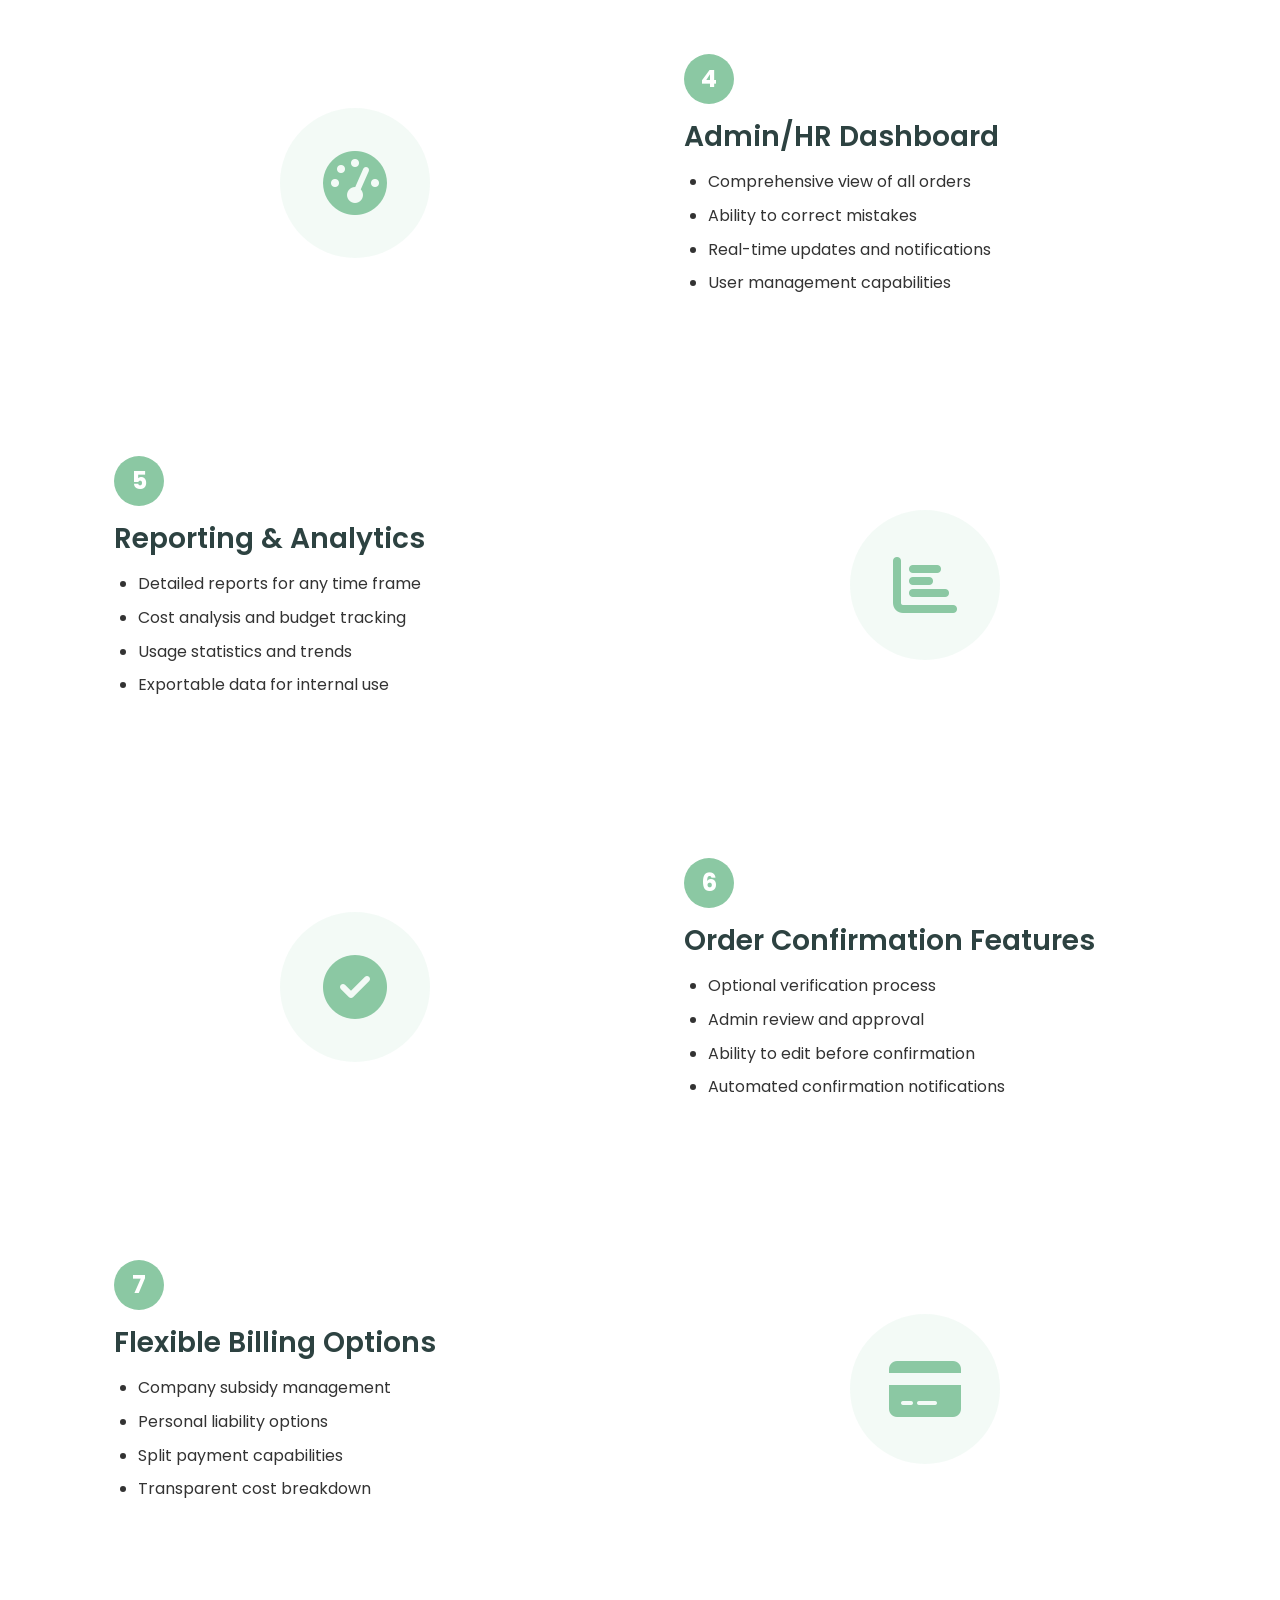
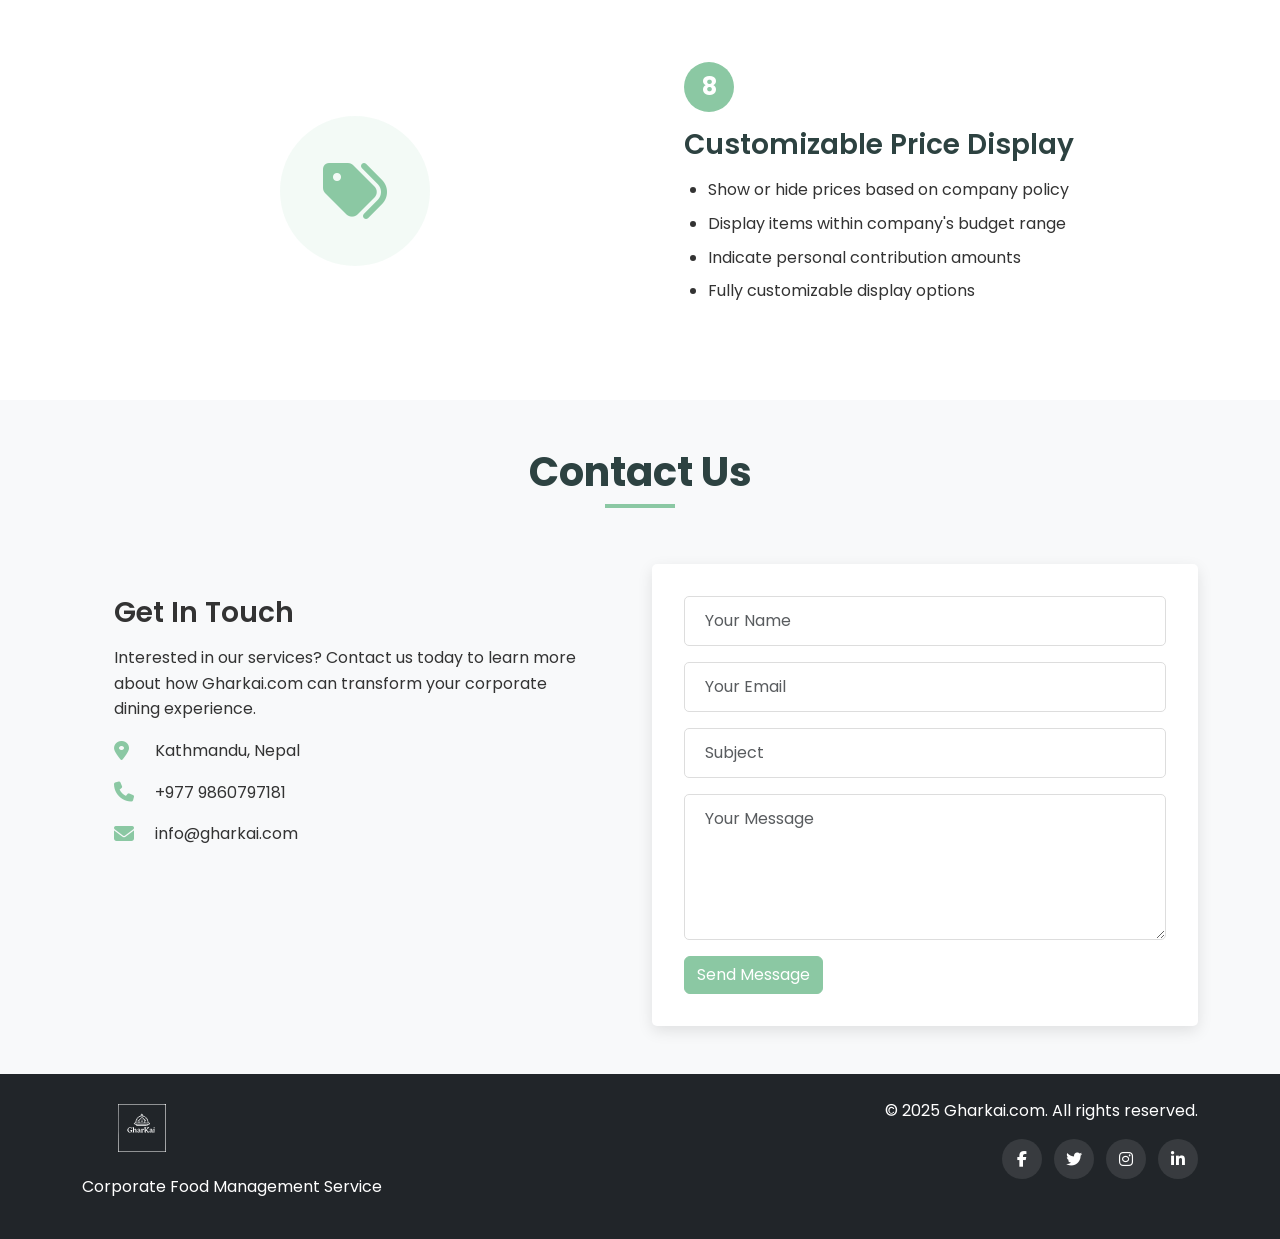
==== commit 45a8497a: "logo corrected" ====
--- a/index.html
+++ b/index.html
@@ -22,8 +22,7 @@
     <nav class="navbar navbar-expand-lg navbar-light bg-light fixed-top">
         <div class="container">
 <a class="navbar-brand" href="#">
-    <img src="assets/img/Gharkai.webp" alt="Gharkai Logo" class="logo-img">
-    <span class="logo-text">Gharkai<span class="text-primary">.com</span></span>
+    <img src="assets/img/gharkai-svg-logo.svg" alt="Gharkai Logo" class="logo-img">
 </a>
             <button class="navbar-toggler" type="button" data-bs-toggle="collapse" data-bs-target="#navbarNav" aria-controls="navbarNav" aria-expanded="false" aria-label="Toggle navigation">
                 <span class="navbar-toggler-icon"></span>
@@ -55,7 +54,6 @@
         <div class="container h-100">
             <div class="row h-100 align-items-center">
                 <div class="col-lg-6">
-                    <h1 class="display-4 fw-bold">Gharkai.com</h1>
                     <h2 class="nepali-font">घरकै जस्तो...</h2>
                     <p class="lead">Corporate Food Management Service in Kathmandu, Nepal</p>
                     <p>Bringing home-cooked quality to corporate dining solutions.</p>
@@ -370,8 +368,7 @@
             <div class="row">
                 <div class="col-md-6">
 <div class="footer-logo">
-    <img src="assets/img/Gharkai.webp" alt="Gharkai Logo" class="logo-img">
-    <span class="logo-text">Gharkai<span class="text-danger">.com</span></span>
+    <img src="assets/img/gharkai-svg-logo.svg" alt="Gharkai Logo" class="logo-img">
 </div>
                     <p>Corporate Food Management Service</p>
                 </div>
--- a/assets/css/style.css
+++ b/assets/css/style.css
@@ -73,14 +73,19 @@
 }
 
 .logo-img {
-    height: 32px;
-    width: auto;
-    margin-right: 0.5rem;
+    height: 60px;
+    width: 120px; /* Fixed width to make it more rectangular */
+    object-fit: contain; /* Ensures the logo fits within the dimensions while maintaining aspect ratio */
     vertical-align: middle;
+    filter: invert(60%) sepia(30%) saturate(1200%) hue-rotate(84deg) brightness(93%) contrast(95%);
+    background-color: transparent;
+    padding: 5px;
+    border-radius: 5px;
 }
 
 .footer-logo .logo-img {
-    height: 28px;
+    height: 60px;
+    filter: invert(100%) sepia(0%) saturate(0%) hue-rotate(0deg) brightness(100%) contrast(100%);
 }
 
 .logo-text {
